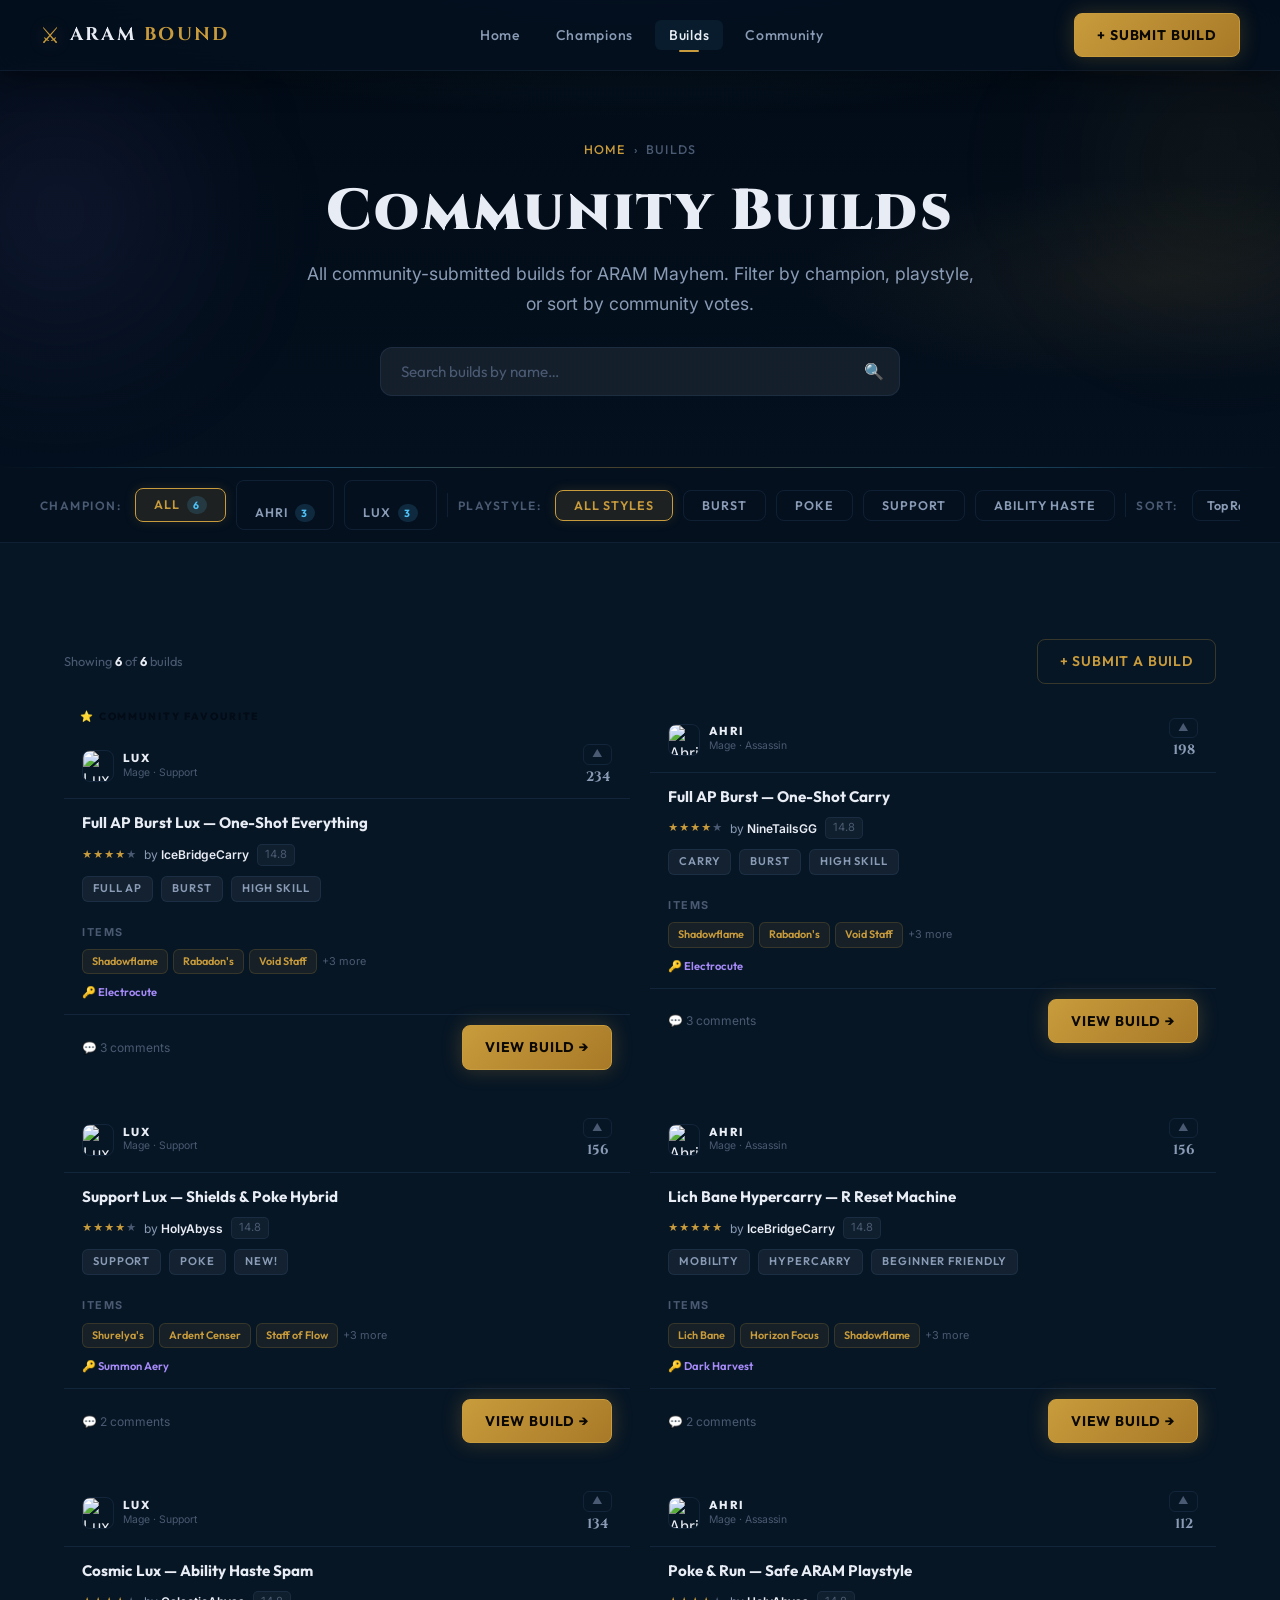
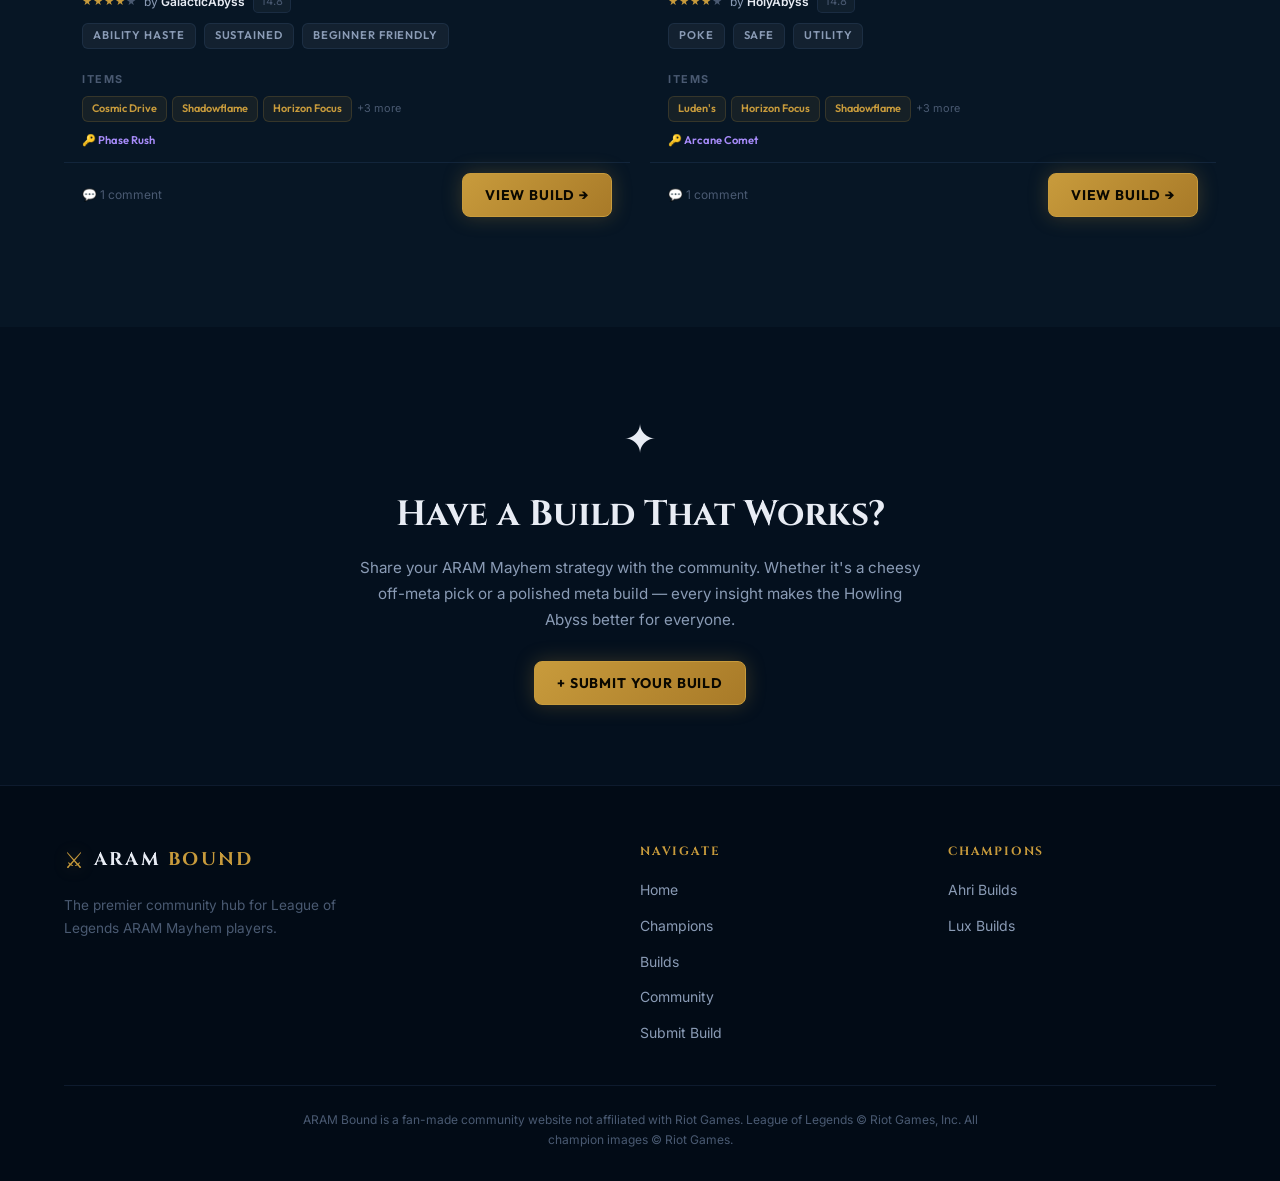
==== builds.html @ df6c91ea "Builds pages Created builds page" ====
<!DOCTYPE html>
<html lang="en">
<head>
  <meta charset="UTF-8" />
  <meta name="viewport" content="width=device-width, initial-scale=1.0" />
  <title>Community Builds — ARAM Bound | ARAM Mayhem Build Browser</title>
  <meta name="description" content="Browse all community-submitted ARAM Mayhem builds for Ahri and Lux on ARAM Bound. Sort by top rated, newest, or most discussed." />
  <link rel="stylesheet" href="css/style.css" />
</head>
<body>

  <!-- ===================================================
       NAVIGATION
  ==================================================== -->
  <nav class="navbar scrolled" id="navbar">
    <div class="nav-container">
      <a href="index.html" class="nav-logo" id="nav-logo">
        <span class="logo-icon">⚔</span>
        <span class="logo-text">ARAM <span class="logo-accent">BOUND</span></span>
      </a>
      <ul class="nav-links" id="navLinks">
        <li><a href="index.html"     class="nav-link"        id="nav-home">Home</a></li>
        <li><a href="champions.html" class="nav-link"        id="nav-champions">Champions</a></li>
        <li><a href="builds.html"    class="nav-link active" id="nav-builds">Builds</a></li>
        <li><a href="community.html" class="nav-link"        id="nav-community">Community</a></li>
      </ul>
      <div class="nav-actions">
        <a href="create.html" class="btn btn-primary" id="nav-submit-btn">+ Submit Build</a>
        <button class="hamburger" id="hamburger" aria-label="Toggle navigation menu">
          <span></span><span></span><span></span>
        </button>
      </div>
    </div>
  </nav>

  <!-- ===================================================
       PAGE HERO + LIVE SEARCH
  ==================================================== -->
  <header class="page-hero" id="page-hero">
    <div class="page-hero-ornament page-hero-ornament--left"></div>
    <div class="page-hero-ornament page-hero-ornament--right"></div>
    <div class="page-hero-content">
      <nav class="page-breadcrumb" aria-label="Breadcrumb">
        <a href="index.html">Home</a>
        <span class="page-breadcrumb-sep">›</span>
        <span>Builds</span>
      </nav>
      <h1 class="page-hero-title">Community Builds</h1>
      <p class="page-hero-sub">
        All community-submitted builds for ARAM Mayhem. Filter by champion,
        playstyle, or sort by community votes.
      </p>

      <!-- Live search -->
      <div class="hero-search-wrap">
        <input
          type="search"
          class="hero-search-input"
          id="buildSearch"
          placeholder="Search builds by name…"
          autocomplete="off"
          aria-label="Search builds"
        />
        <span class="hero-search-icon" aria-hidden="true">🔍</span>
      </div>
    </div>
  </header>

  <!-- ===================================================
       STICKY FILTER + SORT BAR
  ==================================================== -->
  <div class="builds-control-bar" id="buildsControlBar">
    <div class="builds-control-inner" id="buildsControlInner">

      <!-- Champion filter -->
      <span class="filter-label">Champion:</span>
      <button class="filter-btn active" data-champ="all"  id="champ-all">All <span class="filter-count">6</span></button>
      <button class="filter-btn"        data-champ="ahri" id="champ-ahri">
        <img src="https://ddragon.leagueoflegends.com/cdn/14.8.1/img/champion/Ahri.png"
             alt="" style="width:16px;height:16px;border-radius:4px;margin-right:4px;vertical-align:middle;border:none;" />
        Ahri <span class="filter-count">3</span>
      </button>
      <button class="filter-btn"        data-champ="lux"  id="champ-lux">
        <img src="https://ddragon.leagueoflegends.com/cdn/14.8.1/img/champion/Lux.png"
             alt="" style="width:16px;height:16px;border-radius:4px;margin-right:4px;vertical-align:middle;border:none;" />
        Lux <span class="filter-count">3</span>
      </button>

      <div class="control-divider"></div>

      <!-- Playstyle tag filter -->
      <span class="filter-label">Playstyle:</span>
      <button class="filter-btn active" data-tag="all"          id="tag-all">All Styles</button>
      <button class="filter-btn"        data-tag="burst"        id="tag-burst">Burst</button>
      <button class="filter-btn"        data-tag="poke"         id="tag-poke">Poke</button>
      <button class="filter-btn"        data-tag="support"      id="tag-support">Support</button>
      <button class="filter-btn"        data-tag="ability-haste" id="tag-haste">Ability Haste</button>

      <div class="control-divider"></div>

      <!-- Sort -->
      <span class="filter-label">Sort:</span>
      <select class="sort-select" id="sortSelect" aria-label="Sort builds">
        <option value="votes">Top Rated</option>
        <option value="rating">Highest Rated ★</option>
        <option value="comments">Most Comments</option>
      </select>

    </div>
  </div>

  <!-- ===================================================
       BUILDS MAIN CONTENT
  ==================================================== -->
  <section class="section" id="builds-section" style="background:var(--bg-surface);">
    <div class="container">

      <!-- Results count -->
      <div class="builds-results-bar">
        <p class="builds-results-count" id="resultsCount">
          Showing <strong id="countVisible">6</strong> of <strong>6</strong> builds
        </p>
        <a href="create.html" class="btn btn-outline btn-sm" id="results-submit-link">+ Submit a Build</a>
      </div>

      <!-- Build feed grid -->
      <div class="builds-feed-grid" id="buildsGrid">

        <!-- ── LUX: Full AP Burst (234 votes — FEATURED) ── -->
        <article
          class="build-feed-card featured reveal"
          id="bfc-lux-1"
          data-champion="lux"
          data-tags="full-ap burst high-skill"
          data-votes="234"
          data-rating="4.7"
          data-comments="3"
        >
          <div class="feed-featured-ribbon">⭐ Community Favourite</div>
          <div class="feed-card-top">
            <div class="feed-champ-badge">
              <img src="https://ddragon.leagueoflegends.com/cdn/14.8.1/img/champion/Lux.png"
                   alt="Lux" class="feed-champ-icon" />
              <div>
                <div class="feed-champ-name">Lux</div>
                <div class="feed-champ-roles">Mage · Support</div>
              </div>
            </div>
            <div class="feed-vote">
              <button class="feed-vote-btn" data-build="lux-1" aria-label="Upvote">▲</button>
              <span class="feed-vote-count" id="fv-lux-1">234</span>
            </div>
          </div>
          <div class="feed-card-body">
            <div class="feed-build-title">Full AP Burst Lux — One-Shot Everything</div>
            <div class="feed-meta-row">
              <span class="feed-stars" aria-label="4.7 out of 5">
                <span class="feed-star filled">★</span><span class="feed-star filled">★</span>
                <span class="feed-star filled">★</span><span class="feed-star filled">★</span>
                <span class="feed-star">★</span>
              </span>
              <span class="feed-author">by <strong>IceBridgeCarry</strong></span>
              <span class="feed-patch">14.8</span>
            </div>
            <div class="build-tags">
              <span class="build-tag">Full AP</span>
              <span class="build-tag">Burst</span>
              <span class="build-tag">High Skill</span>
            </div>
            <div>
              <div class="build-section-label">Items</div>
              <div class="feed-items-row">
                <span class="feed-item-chip">Shadowflame</span>
                <span class="feed-item-chip">Rabadon's</span>
                <span class="feed-item-chip">Void Staff</span>
                <span class="feed-item-more">+3 more</span>
              </div>
            </div>
            <div class="feed-keystone">🔑 Electrocute</div>
          </div>
          <div class="feed-card-footer">
            <span class="feed-comments">💬 3 comments</span>
            <a href="champion-detail.html?champion=lux" class="btn btn-primary btn-sm" id="view-lux-1">View Build →</a>
          </div>
        </article>

        <!-- ── AHRI: Full AP Burst (198 votes) ── -->
        <article
          class="build-feed-card reveal"
          id="bfc-ahri-1"
          data-champion="ahri"
          data-tags="carry burst high-skill"
          data-votes="198"
          data-rating="4.2"
          data-comments="3"
        >
          <div class="feed-card-top">
            <div class="feed-champ-badge">
              <img src="https://ddragon.leagueoflegends.com/cdn/14.8.1/img/champion/Ahri.png"
                   alt="Ahri" class="feed-champ-icon" />
              <div>
                <div class="feed-champ-name">Ahri</div>
                <div class="feed-champ-roles">Mage · Assassin</div>
              </div>
            </div>
            <div class="feed-vote">
              <button class="feed-vote-btn" data-build="ahri-1" aria-label="Upvote">▲</button>
              <span class="feed-vote-count" id="fv-ahri-1">198</span>
            </div>
          </div>
          <div class="feed-card-body">
            <div class="feed-build-title">Full AP Burst — One-Shot Carry</div>
            <div class="feed-meta-row">
              <span class="feed-stars" aria-label="4.2 out of 5">
                <span class="feed-star filled">★</span><span class="feed-star filled">★</span>
                <span class="feed-star filled">★</span><span class="feed-star filled">★</span>
                <span class="feed-star">★</span>
              </span>
              <span class="feed-author">by <strong>NineTailsGG</strong></span>
              <span class="feed-patch">14.8</span>
            </div>
            <div class="build-tags">
              <span class="build-tag">Carry</span>
              <span class="build-tag">Burst</span>
              <span class="build-tag">High Skill</span>
            </div>
            <div>
              <div class="build-section-label">Items</div>
              <div class="feed-items-row">
                <span class="feed-item-chip">Shadowflame</span>
                <span class="feed-item-chip">Rabadon's</span>
                <span class="feed-item-chip">Void Staff</span>
                <span class="feed-item-more">+3 more</span>
              </div>
            </div>
            <div class="feed-keystone">🔑 Electrocute</div>
          </div>
          <div class="feed-card-footer">
            <span class="feed-comments">💬 3 comments</span>
            <a href="champion-detail.html?champion=ahri" class="btn btn-primary btn-sm" id="view-ahri-1">View Build →</a>
          </div>
        </article>

        <!-- ── LUX: Support Hybrid (156 votes) ── -->
        <article
          class="build-feed-card reveal"
          id="bfc-lux-2"
          data-champion="lux"
          data-tags="support poke"
          data-votes="156"
          data-rating="4.2"
          data-comments="2"
        >
          <div class="feed-card-top">
            <div class="feed-champ-badge">
              <img src="https://ddragon.leagueoflegends.com/cdn/14.8.1/img/champion/Lux.png"
                   alt="Lux" class="feed-champ-icon" />
              <div>
                <div class="feed-champ-name">Lux</div>
                <div class="feed-champ-roles">Mage · Support</div>
              </div>
            </div>
            <div class="feed-vote">
              <button class="feed-vote-btn" data-build="lux-2" aria-label="Upvote">▲</button>
              <span class="feed-vote-count" id="fv-lux-2">156</span>
            </div>
          </div>
          <div class="feed-card-body">
            <div class="feed-build-title">Support Lux — Shields &amp; Poke Hybrid</div>
            <div class="feed-meta-row">
              <span class="feed-stars" aria-label="4.2 out of 5">
                <span class="feed-star filled">★</span><span class="feed-star filled">★</span>
                <span class="feed-star filled">★</span><span class="feed-star filled">★</span>
                <span class="feed-star">★</span>
              </span>
              <span class="feed-author">by <strong>HolyAbyss</strong></span>
              <span class="feed-patch">14.8</span>
            </div>
            <div class="build-tags">
              <span class="build-tag">Support</span>
              <span class="build-tag">Poke</span>
              <span class="build-tag">New!</span>
            </div>
            <div>
              <div class="build-section-label">Items</div>
              <div class="feed-items-row">
                <span class="feed-item-chip">Shurelya's</span>
                <span class="feed-item-chip">Ardent Censer</span>
                <span class="feed-item-chip">Staff of Flow</span>
                <span class="feed-item-more">+3 more</span>
              </div>
            </div>
            <div class="feed-keystone">🔑 Summon Aery</div>
          </div>
          <div class="feed-card-footer">
            <span class="feed-comments">💬 2 comments</span>
            <a href="champion-detail.html?champion=lux" class="btn btn-primary btn-sm" id="view-lux-2">View Build →</a>
          </div>
        </article>

        <!-- ── AHRI: Lich Bane Hypercarry (156 votes) ── -->
        <article
          class="build-feed-card reveal"
          id="bfc-ahri-2"
          data-champion="ahri"
          data-tags="mobility carry"
          data-votes="156"
          data-rating="4.5"
          data-comments="2"
        >
          <div class="feed-card-top">
            <div class="feed-champ-badge">
              <img src="https://ddragon.leagueoflegends.com/cdn/14.8.1/img/champion/Ahri.png"
                   alt="Ahri" class="feed-champ-icon" />
              <div>
                <div class="feed-champ-name">Ahri</div>
                <div class="feed-champ-roles">Mage · Assassin</div>
              </div>
            </div>
            <div class="feed-vote">
              <button class="feed-vote-btn" data-build="ahri-2" aria-label="Upvote">▲</button>
              <span class="feed-vote-count" id="fv-ahri-2">156</span>
            </div>
          </div>
          <div class="feed-card-body">
            <div class="feed-build-title">Lich Bane Hypercarry — R Reset Machine</div>
            <div class="feed-meta-row">
              <span class="feed-stars" aria-label="4.5 out of 5">
                <span class="feed-star filled">★</span><span class="feed-star filled">★</span>
                <span class="feed-star filled">★</span><span class="feed-star filled">★</span>
                <span class="feed-star filled">★</span>
              </span>
              <span class="feed-author">by <strong>IceBridgeCarry</strong></span>
              <span class="feed-patch">14.8</span>
            </div>
            <div class="build-tags">
              <span class="build-tag">Mobility</span>
              <span class="build-tag">Hypercarry</span>
              <span class="build-tag">Beginner Friendly</span>
            </div>
            <div>
              <div class="build-section-label">Items</div>
              <div class="feed-items-row">
                <span class="feed-item-chip">Lich Bane</span>
                <span class="feed-item-chip">Horizon Focus</span>
                <span class="feed-item-chip">Shadowflame</span>
                <span class="feed-item-more">+3 more</span>
              </div>
            </div>
            <div class="feed-keystone">🔑 Dark Harvest</div>
          </div>
          <div class="feed-card-footer">
            <span class="feed-comments">💬 2 comments</span>
            <a href="champion-detail.html?champion=ahri" class="btn btn-primary btn-sm" id="view-ahri-2">View Build →</a>
          </div>
        </article>

        <!-- ── LUX: Cosmic Ability Haste (134 votes) ── -->
        <article
          class="build-feed-card reveal"
          id="bfc-lux-3"
          data-champion="lux"
          data-tags="ability-haste"
          data-votes="134"
          data-rating="3.9"
          data-comments="1"
        >
          <div class="feed-card-top">
            <div class="feed-champ-badge">
              <img src="https://ddragon.leagueoflegends.com/cdn/14.8.1/img/champion/Lux.png"
                   alt="Lux" class="feed-champ-icon" />
              <div>
                <div class="feed-champ-name">Lux</div>
                <div class="feed-champ-roles">Mage · Support</div>
              </div>
            </div>
            <div class="feed-vote">
              <button class="feed-vote-btn" data-build="lux-3" aria-label="Upvote">▲</button>
              <span class="feed-vote-count" id="fv-lux-3">134</span>
            </div>
          </div>
          <div class="feed-card-body">
            <div class="feed-build-title">Cosmic Lux — Ability Haste Spam</div>
            <div class="feed-meta-row">
              <span class="feed-stars" aria-label="3.9 out of 5">
                <span class="feed-star filled">★</span><span class="feed-star filled">★</span>
                <span class="feed-star filled">★</span><span class="feed-star filled">★</span>
                <span class="feed-star">★</span>
              </span>
              <span class="feed-author">by <strong>GalacticAbyss</strong></span>
              <span class="feed-patch">14.8</span>
            </div>
            <div class="build-tags">
              <span class="build-tag">Ability Haste</span>
              <span class="build-tag">Sustained</span>
              <span class="build-tag">Beginner Friendly</span>
            </div>
            <div>
              <div class="build-section-label">Items</div>
              <div class="feed-items-row">
                <span class="feed-item-chip">Cosmic Drive</span>
                <span class="feed-item-chip">Shadowflame</span>
                <span class="feed-item-chip">Horizon Focus</span>
                <span class="feed-item-more">+3 more</span>
              </div>
            </div>
            <div class="feed-keystone">🔑 Phase Rush</div>
          </div>
          <div class="feed-card-footer">
            <span class="feed-comments">💬 1 comment</span>
            <a href="champion-detail.html?champion=lux" class="btn btn-primary btn-sm" id="view-lux-3">View Build →</a>
          </div>
        </article>

        <!-- ── AHRI: Poke & Run (112 votes) ── -->
        <article
          class="build-feed-card reveal"
          id="bfc-ahri-3"
          data-champion="ahri"
          data-tags="poke"
          data-votes="112"
          data-rating="3.8"
          data-comments="1"
        >
          <div class="feed-card-top">
            <div class="feed-champ-badge">
              <img src="https://ddragon.leagueoflegends.com/cdn/14.8.1/img/champion/Ahri.png"
                   alt="Ahri" class="feed-champ-icon" />
              <div>
                <div class="feed-champ-name">Ahri</div>
                <div class="feed-champ-roles">Mage · Assassin</div>
              </div>
            </div>
            <div class="feed-vote">
              <button class="feed-vote-btn" data-build="ahri-3" aria-label="Upvote">▲</button>
              <span class="feed-vote-count" id="fv-ahri-3">112</span>
            </div>
          </div>
          <div class="feed-card-body">
            <div class="feed-build-title">Poke &amp; Run — Safe ARAM Playstyle</div>
            <div class="feed-meta-row">
              <span class="feed-stars" aria-label="3.8 out of 5">
                <span class="feed-star filled">★</span><span class="feed-star filled">★</span>
                <span class="feed-star filled">★</span><span class="feed-star filled">★</span>
                <span class="feed-star">★</span>
              </span>
              <span class="feed-author">by <strong>HolyAbyss</strong></span>
              <span class="feed-patch">14.8</span>
            </div>
            <div class="build-tags">
              <span class="build-tag">Poke</span>
              <span class="build-tag">Safe</span>
              <span class="build-tag">Utility</span>
            </div>
            <div>
              <div class="build-section-label">Items</div>
              <div class="feed-items-row">
                <span class="feed-item-chip">Luden's</span>
                <span class="feed-item-chip">Horizon Focus</span>
                <span class="feed-item-chip">Shadowflame</span>
                <span class="feed-item-more">+3 more</span>
              </div>
            </div>
            <div class="feed-keystone">🔑 Arcane Comet</div>
          </div>
          <div class="feed-card-footer">
            <span class="feed-comments">💬 1 comment</span>
            <a href="champion-detail.html?champion=ahri" class="btn btn-primary btn-sm" id="view-ahri-3">View Build →</a>
          </div>
        </article>

        <!-- No results message (hidden by default) -->
        <p class="no-builds-msg" id="noBuildsMsg" style="display:none;">
          No builds match your filters. Try a different combination! 🔍
        </p>

      </div><!-- /builds-feed-grid -->
    </div><!-- /container -->
  </section>

  <!-- ===================================================
       SUBMIT YOUR BUILD CTA
  ==================================================== -->
  <section class="submit-cta-section" id="submit-cta">
    <div class="container">
      <div class="submit-cta-inner">
        <div class="submit-cta-icon">✦</div>
        <h2 class="submit-cta-title">Have a Build That Works?</h2>
        <p class="submit-cta-sub">
          Share your ARAM Mayhem strategy with the community.
          Whether it's a cheesy off-meta pick or a polished meta build —
          every insight makes the Howling Abyss better for everyone.
        </p>
        <a href="create.html" class="btn btn-primary" id="cta-submit-btn">+ Submit Your Build</a>
      </div>
    </div>
  </section>

  <!-- ===================================================
       FOOTER
  ==================================================== -->
  <footer class="footer" id="footer">
    <div class="container">
      <div class="footer-grid">
        <div class="footer-brand">
          <a href="index.html" class="nav-logo footer-logo" id="footer-logo">
            <span class="logo-icon">⚔</span>
            <span class="logo-text">ARAM <span class="logo-accent">BOUND</span></span>
          </a>
          <p class="footer-tagline">
            The premier community hub for League of Legends ARAM Mayhem players.
          </p>
        </div>
        <div class="footer-links">
          <h4 class="footer-heading">Navigate</h4>
          <ul>
            <li><a href="index.html">Home</a></li>
            <li><a href="champions.html">Champions</a></li>
            <li><a href="builds.html">Builds</a></li>
            <li><a href="community.html">Community</a></li>
            <li><a href="create.html">Submit Build</a></li>
          </ul>
        </div>
        <div class="footer-links">
          <h4 class="footer-heading">Champions</h4>
          <ul>
            <li><a href="champion-detail.html?champion=ahri">Ahri Builds</a></li>
            <li><a href="champion-detail.html?champion=lux">Lux Builds</a></li>
          </ul>
        </div>
      </div>
      <div class="footer-bottom">
        <p class="footer-disclaimer">
          ARAM Bound is a fan-made community website not affiliated with Riot Games.
          League of Legends © Riot Games, Inc. All champion images © Riot Games.
        </p>
      </div>
    </div>
  </footer>

  <script src="js/main.js"></script>
  <script>
  /* ============================================================
     BUILDS PAGE — Filter, Search & Sort Logic
  ============================================================ */
  'use strict';

  const cards     = Array.from(document.querySelectorAll('.build-feed-card'));
  const noMsg     = document.getElementById('noBuildsMsg');
  const countEl   = document.getElementById('countVisible');

  let activeChamp  = 'all';
  let activeTag    = 'all';
  let searchQuery  = '';
  let sortMode     = 'votes';

  /* ── Apply all active filters + sort ─────────────────── */
  function applyFilters() {
    let visible = 0;

    cards.forEach(card => {
      const champ   = card.getAttribute('data-champion') || '';
      const tags    = card.getAttribute('data-tags')     || '';
      const title   = card.querySelector('.feed-build-title')?.textContent.toLowerCase() || '';

      const champOk  = activeChamp === 'all' || champ === activeChamp;
      const tagOk    = activeTag   === 'all' || tags.includes(activeTag);
      const searchOk = title.includes(searchQuery.toLowerCase().trim());

      const show = champOk && tagOk && searchOk;
      card.classList.toggle('hidden', !show);
      if (show) visible++;
    });

    if (countEl) countEl.textContent = visible;
    if (noMsg)   noMsg.style.display = visible === 0 ? 'block' : 'none';
  }

  /* ── Sort the grid ────────────────────────────────────── */
  function applySort() {
    const grid = document.getElementById('buildsGrid');
    if (!grid) return;
    const sorted = cards.slice().sort((a, b) => {
      const v = key => parseFloat(a.getAttribute('data-' + key)) - parseFloat(b.getAttribute('data-' + key));
      if (sortMode === 'votes')    return parseFloat(b.getAttribute('data-votes'))    - parseFloat(a.getAttribute('data-votes'));
      if (sortMode === 'rating')   return parseFloat(b.getAttribute('data-rating'))   - parseFloat(a.getAttribute('data-rating'));
      if (sortMode === 'comments') return parseFloat(b.getAttribute('data-comments')) - parseFloat(a.getAttribute('data-comments'));
      return 0;
    });
    sorted.forEach(card => grid.appendChild(card)); // re-order in DOM
    // Also move no-results msg to end
    if (noMsg) grid.appendChild(noMsg);
    applyFilters();
  }

  /* ── Champion filter buttons ──────────────────────────── */
  document.querySelectorAll('[data-champ]').forEach(btn => {
    btn.addEventListener('click', () => {
      document.querySelectorAll('[data-champ]').forEach(b => b.classList.remove('active'));
      btn.classList.add('active');
      activeChamp = btn.getAttribute('data-champ');
      applyFilters();
    });
  });

  /* ── Tag filter buttons ───────────────────────────────── */
  document.querySelectorAll('[data-tag]').forEach(btn => {
    btn.addEventListener('click', () => {
      document.querySelectorAll('[data-tag]').forEach(b => b.classList.remove('active'));
      btn.classList.add('active');
      activeTag = btn.getAttribute('data-tag');
      applyFilters();
    });
  });

  /* ── Live search ──────────────────────────────────────── */
  const searchInput = document.getElementById('buildSearch');
  if (searchInput) {
    searchInput.addEventListener('input', () => {
      searchQuery = searchInput.value;
      applyFilters();
    });
  }

  /* ── Sort select ──────────────────────────────────────── */
  const sortSelect = document.getElementById('sortSelect');
  if (sortSelect) {
    sortSelect.addEventListener('change', () => {
      sortMode = sortSelect.value;
      applySort();
    });
  }

  /* ── Upvote buttons ───────────────────────────────────── */
  document.querySelectorAll('.feed-vote-btn').forEach(btn => {
    btn.addEventListener('click', () => {
      const key     = btn.getAttribute('data-build');
      const countEl = document.getElementById('fv-' + key);
      if (!countEl) return;
      const voted = btn.classList.toggle('voted');
      const n     = parseInt(countEl.textContent, 10);
      countEl.textContent = voted ? n + 1 : n - 1;
      // Update card's data-votes for re-sorting
      btn.closest('[data-votes]')?.setAttribute('data-votes', voted ? n + 1 : n - 1);
    });
  });

  </script>
</body>
</html>
---- css/style.css ----
/* ============================================================
   ARAM BOUND — Main Stylesheet
   Theme: ARAM Mayhem | Dark navy + Ice Blue + Gold
   ============================================================ */

/* --- Google Fonts --- */
@import url('https://fonts.googleapis.com/css2?family=Cinzel:wght@400;600;700;900&family=Inter:wght@300;400;500;600;700&family=Outfit:wght@300;400;500;600&display=swap');

/* ============================================================
   DESIGN TOKENS (CSS Custom Properties)
   ============================================================ */
:root {
  /* Backgrounds */
  --bg-deep:     #020b16;
  --bg-base:     #04101e;
  --bg-surface:  #071625;
  --bg-card:     #0a1c30;
  --bg-card-hover: #0d2138;

  /* Accent Colors */
  --gold:        #c89b3c;
  --gold-light:  #e5c472;
  --gold-glow:   rgba(200, 155, 60, 0.25);
  --ice-blue:    #4fc3f7;
  --ice-dim:     rgba(79, 195, 247, 0.12);
  --ice-glow:    rgba(79, 195, 247, 0.3);
  --purple:      #8b6cf0;
  --purple-dim:  rgba(139, 108, 240, 0.15);

  /* Text */
  --text-primary:   #e8ecf4;
  --text-secondary: #8a9bb5;
  --text-muted:     #4a5a72;

  /* Borders */
  --border:          rgba(79, 120, 180, 0.15);
  --border-gold:     rgba(200, 155, 60, 0.25);
  --border-ice:      rgba(79, 195, 247, 0.2);

  /* Transitions */
  --transition-fast: 0.18s ease;
  --transition-med:  0.3s ease;
  --transition-slow: 0.5s ease;

  /* Fonts */
  --font-heading: 'Cinzel', Georgia, serif;
  --font-body:    'Inter', system-ui, sans-serif;
  --font-ui:      'Outfit', system-ui, sans-serif;

  /* Shadows */
  --shadow-card:  0 4px 24px rgba(0, 0, 0, 0.5);
  --shadow-glow-gold: 0 0 24px rgba(200, 155, 60, 0.2);
  --shadow-glow-ice:  0 0 24px rgba(79, 195, 247, 0.2);
}

/* ============================================================
   RESET & BASE
   ============================================================ */
*, *::before, *::after {
  box-sizing: border-box;
  margin: 0;
  padding: 0;
}

html {
  scroll-behavior: smooth;
  font-size: 16px;
}

body {
  font-family: var(--font-body);
  background-color: var(--bg-deep);
  color: var(--text-primary);
  line-height: 1.6;
  overflow-x: hidden;
  -webkit-font-smoothing: antialiased;
}

a {
  color: inherit;
  text-decoration: none;
}

img {
  max-width: 100%;
  display: block;
}

ul {
  list-style: none;
}

button {
  cursor: pointer;
  border: none;
  background: none;
  font-family: inherit;
}

/* ============================================================
   LAYOUT UTILITIES
   ============================================================ */
.container {
  width: 100%;
  max-width: 1200px;
  margin: 0 auto;
  padding: 0 24px;
}

.section {
  padding: 96px 0;
  position: relative;
}

/* ============================================================
   NAVIGATION
   ============================================================ */
.navbar {
  position: fixed;
  top: 0;
  left: 0;
  right: 0;
  z-index: 1000;
  padding: 0 24px;
  height: 70px;
  display: flex;
  align-items: center;
  transition: background var(--transition-med), backdrop-filter var(--transition-med), box-shadow var(--transition-med);
}

.navbar.scrolled {
  background: rgba(4, 16, 30, 0.92);
  backdrop-filter: blur(18px);
  -webkit-backdrop-filter: blur(18px);
  box-shadow: 0 1px 0 var(--border), 0 4px 32px rgba(0, 0, 0, 0.5);
}

.nav-container {
  width: 100%;
  max-width: 1200px;
  margin: 0 auto;
  display: flex;
  align-items: center;
  justify-content: space-between;
  gap: 32px;
}

/* Logo */
.nav-logo {
  display: flex;
  align-items: center;
  gap: 10px;
  flex-shrink: 0;
}

.logo-icon {
  font-size: 1.4rem;
  color: var(--gold);
  filter: drop-shadow(0 0 8px var(--gold-glow));
}

.logo-text {
  font-family: var(--font-heading);
  font-size: 1.15rem;
  font-weight: 700;
  letter-spacing: 0.12em;
  color: var(--text-primary);
  text-transform: uppercase;
}

.logo-accent {
  color: var(--gold);
}

/* Nav Links */
.nav-links {
  display: flex;
  align-items: center;
  gap: 8px;
}

.nav-link {
  font-family: var(--font-ui);
  font-size: 0.875rem;
  font-weight: 500;
  letter-spacing: 0.05em;
  padding: 6px 14px;
  border-radius: 6px;
  color: var(--text-secondary);
  transition: color var(--transition-fast), background var(--transition-fast);
  position: relative;
}

.nav-link:hover,
.nav-link.active {
  color: var(--text-primary);
  background: rgba(79, 195, 247, 0.07);
}

.nav-link.active::after {
  content: '';
  position: absolute;
  bottom: -2px;
  left: 50%;
  transform: translateX(-50%);
  width: 20px;
  height: 2px;
  background: var(--gold);
  border-radius: 2px;
}

/* Nav Actions */
.nav-actions {
  display: flex;
  align-items: center;
  gap: 12px;
}

/* Hamburger */
.hamburger {
  display: none;
  flex-direction: column;
  gap: 5px;
  padding: 6px;
  border-radius: 6px;
  cursor: pointer;
  transition: background var(--transition-fast);
}

.hamburger:hover { background: var(--bg-card); }

.hamburger span {
  display: block;
  width: 22px;
  height: 2px;
  background: var(--text-secondary);
  border-radius: 2px;
  transition: transform var(--transition-med), opacity var(--transition-fast);
}

.hamburger.open span:nth-child(1) { transform: translateY(7px) rotate(45deg); }
.hamburger.open span:nth-child(2) { opacity: 0; }
.hamburger.open span:nth-child(3) { transform: translateY(-7px) rotate(-45deg); }

/* ============================================================
   BUTTONS
   ============================================================ */
.btn {
  display: inline-flex;
  align-items: center;
  justify-content: center;
  gap: 8px;
  font-family: var(--font-ui);
  font-size: 0.875rem;
  font-weight: 600;
  letter-spacing: 0.06em;
  padding: 10px 22px;
  border-radius: 8px;
  border: 1.5px solid transparent;
  cursor: pointer;
  transition: all var(--transition-fast);
  white-space: nowrap;
  text-transform: uppercase;
}

.btn-primary {
  background: linear-gradient(135deg, #c89b3c, #a87a28);
  border-color: #c89b3c;
  color: #0a0800;
  font-weight: 700;
  box-shadow: 0 0 20px rgba(200, 155, 60, 0.25);
}

.btn-primary:hover {
  background: linear-gradient(135deg, #e5c472, #c89b3c);
  box-shadow: 0 0 32px rgba(200, 155, 60, 0.45);
  transform: translateY(-1px);
}

.btn-ghost {
  background: rgba(255,255,255,0.05);
  border-color: rgba(255,255,255,0.15);
  color: var(--text-primary);
}

.btn-ghost:hover {
  background: rgba(79, 195, 247, 0.1);
  border-color: var(--ice-blue);
  color: var(--ice-blue);
  transform: translateY(-1px);
}

.btn-outline {
  background: transparent;
  border-color: var(--border-gold);
  color: var(--gold);
}

.btn-outline:hover {
  background: rgba(200, 155, 60, 0.1);
  border-color: var(--gold);
  box-shadow: var(--shadow-glow-gold);
  transform: translateY(-1px);
}

.btn-large {
  padding: 14px 32px;
  font-size: 0.95rem;
}

/* ============================================================
   SECTION HEADERS
   ============================================================ */
.section-header {
  text-align: center;
  margin-bottom: 56px;
}

.section-tag {
  display: inline-block;
  font-family: var(--font-ui);
  font-size: 0.72rem;
  font-weight: 600;
  letter-spacing: 0.18em;
  text-transform: uppercase;
  color: var(--ice-blue);
  background: var(--ice-dim);
  border: 1px solid var(--border-ice);
  padding: 4px 14px;
  border-radius: 100px;
  margin-bottom: 16px;
}

.section-title {
  font-family: var(--font-heading);
  font-size: clamp(1.8rem, 4vw, 2.6rem);
  font-weight: 700;
  color: var(--text-primary);
  letter-spacing: 0.04em;
  margin-bottom: 12px;
  background: linear-gradient(135deg, #e8ecf4 0%, #8a9bb5 100%);
  -webkit-background-clip: text;
  -webkit-text-fill-color: transparent;
  background-clip: text;
}

.section-sub {
  font-size: 1rem;
  color: var(--text-secondary);
  max-width: 520px;
  margin: 0 auto;
  line-height: 1.7;
}

.section-cta {
  text-align: center;
  margin-top: 48px;
}

/* ============================================================
   HERO SECTION
   ============================================================ */
.hero {
  position: relative;
  min-height: 100vh;
  display: flex;
  align-items: center;
  justify-content: center;
  overflow: hidden;
  padding: 120px 24px 100px;
}

.hero-bg {
  position: absolute;
  inset: 0;
  background:
    radial-gradient(ellipse 80% 60% at 50% -10%, rgba(79, 195, 247, 0.18) 0%, transparent 70%),
    radial-gradient(ellipse 60% 50% at 80% 80%, rgba(139, 108, 240, 0.12) 0%, transparent 60%),
    radial-gradient(ellipse 50% 60% at 10% 40%, rgba(200, 155, 60, 0.08) 0%, transparent 50%),
    linear-gradient(180deg, #020b16 0%, #04101e 50%, #040e1c 100%);
}

/* Snowflake / ice crystal decoration */
.hero-bg::before {
  content: '';
  position: absolute;
  top: 15%;
  left: 50%;
  transform: translateX(-50%);
  width: 600px;
  height: 600px;
  background: radial-gradient(ellipse, rgba(79, 195, 247, 0.06) 0%, transparent 65%);
  pointer-events: none;
}

/* Horizontal divider line */
.hero-bg::after {
  content: '';
  position: absolute;
  bottom: 0;
  left: 0;
  right: 0;
  height: 1px;
  background: linear-gradient(90deg, transparent, rgba(79, 195, 247, 0.3), var(--gold-glow), rgba(79, 195, 247, 0.3), transparent);
}

/* Particle Canvas */
#particles-canvas {
  position: absolute;
  inset: 0;
  pointer-events: none;
  opacity: 0.6;
}

.hero-content {
  position: relative;
  z-index: 2;
  text-align: center;
  max-width: 780px;
  margin: 0 auto;
}

.hero-badge {
  display: inline-flex;
  align-items: center;
  gap: 8px;
  font-family: var(--font-ui);
  font-size: 0.78rem;
  font-weight: 600;
  letter-spacing: 0.15em;
  text-transform: uppercase;
  color: var(--ice-blue);
  background: rgba(79, 195, 247, 0.08);
  border: 1px solid rgba(79, 195, 247, 0.25);
  padding: 6px 18px;
  border-radius: 100px;
  margin-bottom: 28px;
  animation: fadeSlideDown 0.7s ease both;
}

.badge-icon {
  font-size: 0.875rem;
  animation: iceSpin 4s linear infinite;
}

@keyframes iceSpin {
  0%, 100% { transform: rotate(0deg) scale(1); }
  50% { transform: rotate(180deg) scale(1.1); }
}

.hero-title {
  font-family: var(--font-heading);
  font-size: clamp(3rem, 8vw, 5.5rem);
  font-weight: 900;
  line-height: 1.05;
  letter-spacing: 0.02em;
  color: var(--text-primary);
  margin-bottom: 24px;
  animation: fadeSlideDown 0.7s 0.1s ease both;
}

.title-accent {
  background: linear-gradient(135deg, var(--ice-blue) 0%, var(--gold) 60%, var(--gold-light) 100%);
  -webkit-background-clip: text;
  -webkit-text-fill-color: transparent;
  background-clip: text;
  filter: drop-shadow(0 0 20px rgba(200, 155, 60, 0.3));
}

.hero-subtitle {
  font-size: clamp(1rem, 2vw, 1.15rem);
  color: var(--text-secondary);
  max-width: 560px;
  margin: 0 auto 40px;
  line-height: 1.75;
  animation: fadeSlideDown 0.7s 0.2s ease both;
}

.hero-cta {
  display: flex;
  align-items: center;
  justify-content: center;
  gap: 16px;
  flex-wrap: wrap;
  margin-bottom: 64px;
  animation: fadeSlideDown 0.7s 0.3s ease both;
}

/* Hero Stats */
.hero-stats {
  display: flex;
  align-items: center;
  justify-content: center;
  gap: 0;
  background: rgba(255,255,255,0.03);
  border: 1px solid var(--border);
  border-radius: 16px;
  padding: 24px 40px;
  backdrop-filter: blur(12px);
  animation: fadeSlideDown 0.7s 0.4s ease both;
}

.stat {
  text-align: center;
  padding: 0 32px;
}

.stat-number {
  display: block;
  font-family: var(--font-heading);
  font-size: 2rem;
  font-weight: 700;
  color: var(--gold);
  line-height: 1;
  margin-bottom: 6px;
  letter-spacing: -0.02em;
}

.stat-label {
  font-size: 0.78rem;
  font-weight: 500;
  letter-spacing: 0.1em;
  text-transform: uppercase;
  color: var(--text-muted);
}

.stat-divider {
  width: 1px;
  height: 48px;
  background: var(--border);
  flex-shrink: 0;
}

/* Scroll indicator */
.hero-scroll-indicator {
  position: absolute;
  bottom: 32px;
  left: 50%;
  transform: translateX(-50%);
  display: flex;
  flex-direction: column;
  align-items: center;
  gap: 8px;
  z-index: 2;
  animation: fadeIn 1s 1s ease both;
}

.hero-scroll-indicator span {
  font-size: 0.72rem;
  font-weight: 500;
  letter-spacing: 0.12em;
  text-transform: uppercase;
  color: var(--text-muted);
}

.scroll-arrow {
  width: 20px;
  height: 20px;
  border-right: 2px solid var(--text-muted);
  border-bottom: 2px solid var(--text-muted);
  transform: rotate(45deg);
  animation: scrollBounce 1.5s ease infinite;
}

@keyframes scrollBounce {
  0%, 100% { transform: rotate(45deg) translateY(0); opacity: 0.5; }
  50% { transform: rotate(45deg) translateY(5px); opacity: 1; }
}

/* ============================================================
   CHAMPION CARDS
   ============================================================ */
.champions-section {
  background: linear-gradient(180deg, var(--bg-base) 0%, var(--bg-surface) 100%);
}

.champions-grid {
  display: grid;
  grid-template-columns: repeat(auto-fit, minmax(320px, 1fr));
  gap: 28px;
  max-width: 800px;
  margin: 0 auto;
}

.champion-card {
  display: flex;
  flex-direction: column;
  background: var(--bg-card);
  border: 1px solid var(--border);
  border-radius: 16px;
  overflow: hidden;
  cursor: pointer;
  transition: transform var(--transition-med), box-shadow var(--transition-med), border-color var(--transition-med);
  position: relative;
}

.champion-card:hover {
  transform: translateY(-6px);
  box-shadow: var(--shadow-card), var(--shadow-glow-gold);
  border-color: var(--border-gold);
}

.champion-card:hover .champion-card-glow {
  opacity: 1;
}

.champion-card:hover .champion-card-image img {
  transform: scale(1.06);
}

/* Card Image */
.champion-card-image {
  position: relative;
  height: 300px;
  overflow: hidden;
}

.champion-card-image img {
  width: 100%;
  height: 100%;
  object-fit: cover;
  object-position: top center;
  transition: transform 0.5s ease;
}

.champion-card-image::after {
  content: '';
  position: absolute;
  bottom: 0;
  left: 0;
  right: 0;
  height: 120px;
  background: linear-gradient(to top, var(--bg-card), transparent);
}

.champion-card-glow {
  position: absolute;
  inset: 0;
  background: linear-gradient(135deg, rgba(200,155,60,0.12), rgba(79,195,247,0.08));
  opacity: 0;
  transition: opacity var(--transition-med);
  pointer-events: none;
}

/* Card Body */
.champion-card-body {
  padding: 20px 24px 16px;
  flex: 1;
}

.champion-role-tags {
  display: flex;
  gap: 8px;
  margin-bottom: 10px;
  flex-wrap: wrap;
}

.role-tag {
  font-family: var(--font-ui);
  font-size: 0.68rem;
  font-weight: 600;
  letter-spacing: 0.1em;
  text-transform: uppercase;
  padding: 3px 10px;
  border-radius: 100px;
  border: 1px solid;
}

.role-mage {
  color: #9b7ff0;
  background: rgba(155, 127, 240, 0.12);
  border-color: rgba(155, 127, 240, 0.3);
}

.role-assassin {
  color: #f07070;
  background: rgba(240, 112, 112, 0.1);
  border-color: rgba(240, 112, 112, 0.25);
}

.role-support {
  color: var(--ice-blue);
  background: var(--ice-dim);
  border-color: var(--border-ice);
}

.champion-name {
  font-family: var(--font-heading);
  font-size: 1.6rem;
  font-weight: 700;
  letter-spacing: 0.04em;
  color: var(--text-primary);
  margin-bottom: 2px;
}

.champion-title {
  font-size: 0.8rem;
  color: var(--text-muted);
  font-style: italic;
  margin-bottom: 14px;
}

.champion-meta {
  display: flex;
  gap: 16px;
  margin-bottom: 18px;
}

.meta-item {
  display: flex;
  align-items: center;
  gap: 6px;
  font-size: 0.8rem;
  color: var(--text-secondary);
}

.meta-item svg {
  color: var(--gold);
  flex-shrink: 0;
}

/* Win Rate Bar */
.win-rate-bar { width: 100%; }

.win-rate-label {
  display: flex;
  justify-content: space-between;
  align-items: center;
  margin-bottom: 8px;
  font-size: 0.78rem;
  color: var(--text-secondary);
}

.win-rate-value {
  font-weight: 700;
  font-family: var(--font-heading);
  font-size: 0.9rem;
}

.win-rate-value.good     { color: #4fc3f7; }
.win-rate-value.excellent { color: #7bc67e; }

.progress-bar {
  height: 5px;
  background: rgba(255,255,255,0.06);
  border-radius: 100px;
  overflow: hidden;
}

.progress-fill {
  height: 100%;
  background: linear-gradient(90deg, #4fc3f7, #7bc6ff);
  border-radius: 100px;
  width: 0;
  transition: width 1.2s cubic-bezier(0.4, 0, 0.2, 1);
}

.progress-fill--lux {
  background: linear-gradient(90deg, #c89b3c, #e5c472);
}

/* Card Footer */
.champion-card-footer {
  padding: 14px 24px;
  border-top: 1px solid var(--border);
  display: flex;
  justify-content: flex-end;
}

.view-builds {
  font-family: var(--font-ui);
  font-size: 0.8rem;
  font-weight: 600;
  color: var(--gold);
  letter-spacing: 0.05em;
  transition: letter-spacing var(--transition-fast), color var(--transition-fast);
}

.champion-card:hover .view-builds {
  letter-spacing: 0.1em;
  color: var(--gold-light);
}

/* ============================================================
   BUILDS SECTION
   ============================================================ */
.builds-section {
  background: var(--bg-base);
}

.builds-grid {
  display: grid;
  grid-template-columns: 1fr;
  gap: 20px;
  max-width: 860px;
  margin: 0 auto;
}

.build-card {
  background: var(--bg-card);
  border: 1px solid var(--border);
  border-radius: 14px;
  padding: 24px;
  transition: transform var(--transition-fast), border-color var(--transition-fast), box-shadow var(--transition-fast);
}

.build-card:hover {
  transform: translateY(-3px);
  border-color: var(--border-gold);
  box-shadow: var(--shadow-card);
}

.build-card-header {
  display: flex;
  align-items: flex-start;
  gap: 16px;
  margin-bottom: 16px;
}

.build-champion-icon {
  width: 52px;
  height: 52px;
  border-radius: 10px;
  border: 2px solid var(--border-gold);
  object-fit: cover;
  flex-shrink: 0;
}

.build-info {
  flex: 1;
  min-width: 0;
}

.build-title {
  font-family: var(--font-ui);
  font-size: 1rem;
  font-weight: 600;
  color: var(--text-primary);
  margin-bottom: 6px;
  line-height: 1.4;
}

.build-meta {
  display: flex;
  align-items: center;
  gap: 12px;
  flex-wrap: wrap;
}

.build-author {
  font-size: 0.8rem;
  color: var(--text-secondary);
}

.build-author strong {
  color: var(--ice-blue);
}

.build-patch {
  font-size: 0.72rem;
  color: var(--text-muted);
  background: rgba(255,255,255,0.05);
  padding: 2px 8px;
  border-radius: 4px;
  font-family: var(--font-ui);
  font-weight: 500;
  letter-spacing: 0.05em;
}

/* Upvote */
.build-upvote {
  display: flex;
  flex-direction: column;
  align-items: center;
  gap: 4px;
  flex-shrink: 0;
}

.upvote-btn {
  width: 36px;
  height: 36px;
  border-radius: 8px;
  border: 1.5px solid var(--border);
  background: transparent;
  color: var(--text-muted);
  display: flex;
  align-items: center;
  justify-content: center;
  cursor: pointer;
  transition: all var(--transition-fast);
}

.upvote-btn:hover {
  border-color: var(--gold);
  color: var(--gold);
  background: var(--gold-glow);
}

.upvote-btn.voted {
  border-color: var(--gold);
  color: var(--gold);
  background: rgba(200, 155, 60, 0.15);
}

.upvote-btn svg {
  pointer-events: none;
}

.upvote-count {
  font-family: var(--font-heading);
  font-size: 0.85rem;
  font-weight: 700;
  color: var(--text-secondary);
  transition: color var(--transition-fast);
}

.build-upvote:has(.upvote-btn.voted) .upvote-count {
  color: var(--gold);
}

/* Build Tags */
.build-tags {
  display: flex;
  gap: 8px;
  flex-wrap: wrap;
  margin-bottom: 12px;
}

.build-tag {
  font-family: var(--font-ui);
  font-size: 0.7rem;
  font-weight: 600;
  letter-spacing: 0.08em;
  text-transform: uppercase;
  padding: 3px 10px;
  border-radius: 6px;
  background: rgba(255,255,255,0.05);
  color: var(--text-secondary);
  border: 1px solid var(--border);
}

.tag-new {
  background: rgba(123, 198, 126, 0.12);
  color: #7bc67e;
  border-color: rgba(123, 198, 126, 0.25);
}

/* Build Description */
.build-description {
  font-size: 0.875rem;
  color: var(--text-secondary);
  line-height: 1.65;
  margin-bottom: 18px;
}

/* Build Footer */
.build-footer {
  display: flex;
  align-items: center;
  justify-content: space-between;
  gap: 16px;
  flex-wrap: wrap;
}

.build-items {
  display: flex;
  align-items: center;
  gap: 8px;
  flex-wrap: wrap;
}

.item-badge {
  font-size: 0.72rem;
  font-weight: 600;
  padding: 4px 10px;
  border-radius: 6px;
  background: rgba(200, 155, 60, 0.1);
  color: var(--gold);
  border: 1px solid rgba(200, 155, 60, 0.2);
  font-family: var(--font-ui);
}

.item-more {
  font-size: 0.72rem;
  color: var(--text-muted);
  font-weight: 600;
}

.build-stats-mini {
  display: flex;
  gap: 12px;
  align-items: center;
}

.comment-count {
  font-size: 0.8rem;
  color: var(--text-muted);
}

/* ============================================================
   DISCUSSIONS SECTION
   ============================================================ */
.discussions-section {
  background: var(--bg-surface);
}

.discussions-list {
  display: flex;
  flex-direction: column;
  gap: 2px;
  max-width: 760px;
  margin: 0 auto;
  border: 1px solid var(--border);
  border-radius: 16px;
  overflow: hidden;
}

.discussion-item {
  display: flex;
  align-items: center;
  gap: 16px;
  padding: 20px 24px;
  background: var(--bg-card);
  border-bottom: 1px solid var(--border);
  cursor: pointer;
  transition: background var(--transition-fast), padding-left var(--transition-fast);
}

.discussion-item:last-child {
  border-bottom: none;
}

.discussion-item:hover {
  background: var(--bg-card-hover);
  padding-left: 30px;
}

.discussion-icon {
  font-size: 1.3rem;
  width: 40px;
  height: 40px;
  display: flex;
  align-items: center;
  justify-content: center;
  background: rgba(255,255,255,0.04);
  border-radius: 10px;
  flex-shrink: 0;
  border: 1px solid var(--border);
}

.discussion-content {
  flex: 1;
  min-width: 0;
}

.discussion-title {
  font-family: var(--font-ui);
  font-size: 0.95rem;
  font-weight: 500;
  color: var(--text-primary);
  margin-bottom: 6px;
  line-height: 1.4;
}

.discussion-item:hover .discussion-title {
  color: var(--ice-blue);
}

.discussion-meta {
  display: flex;
  align-items: center;
  gap: 12px;
  flex-wrap: wrap;
}

.disc-author {
  font-size: 0.78rem;
  color: var(--gold);
  font-weight: 500;
}

.disc-time {
  font-size: 0.75rem;
  color: var(--text-muted);
}

.disc-replies {
  font-size: 0.75rem;
  color: var(--ice-blue);
  font-weight: 600;
}

.discussion-arrow {
  font-size: 1.1rem;
  color: var(--text-muted);
  transition: transform var(--transition-fast), color var(--transition-fast);
  flex-shrink: 0;
}

.discussion-item:hover .discussion-arrow {
  transform: translateX(4px);
  color: var(--gold);
}

/* ============================================================
   CTA BANNER
   ============================================================ */
.cta-banner {
  position: relative;
  overflow: hidden;
  padding: 80px 24px;
  background: linear-gradient(135deg,
    rgba(200, 155, 60, 0.08) 0%,
    rgba(4, 16, 30, 0) 40%,
    rgba(79, 195, 247, 0.06) 100%
  ), var(--bg-surface);
  border-top: 1px solid var(--border-gold);
  border-bottom: 1px solid var(--border-ice);
}

.cta-banner .container {
  position: relative;
  z-index: 2;
  display: flex;
  align-items: center;
  justify-content: center;
}

.cta-content {
  text-align: center;
  max-width: 560px;
}

.cta-title {
  font-family: var(--font-heading);
  font-size: clamp(1.8rem, 4vw, 2.4rem);
  font-weight: 700;
  letter-spacing: 0.04em;
  color: var(--text-primary);
  margin-bottom: 16px;
}

.cta-sub {
  font-size: 1rem;
  color: var(--text-secondary);
  margin-bottom: 32px;
  line-height: 1.7;
}

/* Decorative orbs */
.cta-decoration {
  position: absolute;
  inset: 0;
  pointer-events: none;
}

.cta-orb {
  position: absolute;
  border-radius: 50%;
  filter: blur(60px);
}

.cta-orb--1 {
  width: 300px;
  height: 300px;
  background: rgba(200, 155, 60, 0.08);
  top: -100px;
  left: -80px;
}

.cta-orb--2 {
  width: 280px;
  height: 280px;
  background: rgba(79, 195, 247, 0.06);
  bottom: -80px;
  right: -60px;
}

/* ============================================================
   FOOTER
   ============================================================ */
.footer {
  background: var(--bg-deep);
  padding: 56px 24px 32px;
  border-top: 1px solid var(--border);
}

.footer-grid {
  display: grid;
  grid-template-columns: 2fr 1fr 1fr;
  gap: 40px;
  margin-bottom: 40px;
}

.footer-brand {
  max-width: 280px;
}

.footer-logo {
  margin-bottom: 16px;
}

.footer-tagline {
  font-size: 0.85rem;
  color: var(--text-muted);
  line-height: 1.7;
}

.footer-heading {
  font-family: var(--font-heading);
  font-size: 0.75rem;
  font-weight: 700;
  letter-spacing: 0.15em;
  text-transform: uppercase;
  color: var(--gold);
  margin-bottom: 16px;
}

.footer-links ul {
  display: flex;
  flex-direction: column;
  gap: 10px;
}

.footer-links a {
  font-size: 0.875rem;
  color: var(--text-secondary);
  transition: color var(--transition-fast), padding-left var(--transition-fast);
}

.footer-links a:hover {
  color: var(--text-primary);
  padding-left: 4px;
}

.footer-bottom {
  border-top: 1px solid var(--border);
  padding-top: 24px;
}

.footer-disclaimer {
  font-size: 0.75rem;
  color: var(--text-muted);
  line-height: 1.6;
  text-align: center;
  max-width: 700px;
  margin: 0 auto;
}

/* ============================================================
   ANIMATIONS
   ============================================================ */
@keyframes fadeSlideDown {
  from {
    opacity: 0;
    transform: translateY(-16px);
  }
  to {
    opacity: 1;
    transform: translateY(0);
  }
}

@keyframes fadeIn {
  from { opacity: 0; }
  to   { opacity: 1; }
}

@keyframes float {
  0%, 100% { transform: translateY(0); }
  50%       { transform: translateY(-8px); }
}

/* Scroll Reveal */
.reveal {
  opacity: 0;
  transform: translateY(24px);
  transition: opacity 0.65s ease, transform 0.65s ease;
}

.reveal.visible {
  opacity: 1;
  transform: translateY(0);
}

/* ============================================================
   RESPONSIVE — MOBILE
   ============================================================ */
@media (max-width: 768px) {
  /* Nav */
  .nav-links {
    display: none;
    position: fixed;
    top: 70px;
    left: 0;
    right: 0;
    background: rgba(4, 16, 30, 0.98);
    backdrop-filter: blur(20px);
    flex-direction: column;
    padding: 24px;
    gap: 8px;
    border-bottom: 1px solid var(--border);
    z-index: 999;
  }

  .nav-links.open {
    display: flex;
    animation: fadeSlideDown 0.25s ease;
  }

  .nav-link {
    width: 100%;
    padding: 12px 16px;
    font-size: 1rem;
  }

  .hamburger {
    display: flex;
  }

  /* Hero */
  .hero-stats {
    flex-direction: column;
    gap: 0;
    padding: 20px 24px;
  }

  .stat {
    padding: 16px 0;
    border-bottom: 1px solid var(--border);
    width: 100%;
  }

  .stat:last-child {
    border-bottom: none;
  }

  .stat-divider { display: none; }

  .hero-cta {
    flex-direction: column;
    align-items: center;
  }

  .hero-cta .btn {
    width: 100%;
    max-width: 280px;
  }

  /* Sections */
  .section { padding: 64px 0; }

  /* Champions grid */
  .champions-grid {
    grid-template-columns: 1fr;
    max-width: 420px;
  }

  /* Footer grid */
  .footer-grid {
    grid-template-columns: 1fr;
    gap: 32px;
  }

  .footer-brand { max-width: 100%; }

  /* Build cards */
  .build-footer {
    flex-direction: column;
    align-items: flex-start;
  }
}

@media (max-width: 480px) {
  .hero-title { font-size: 2.5rem; }
  .build-card-header { flex-wrap: wrap; }
  .build-upvote {
    flex-direction: row;
    margin-left: auto;
  }
}

/* ============================================================
   PAGE HERO — Reusable slim page header (non-homepage pages)
   ============================================================ */
.page-hero {
  position: relative;
  padding: 140px 24px 72px;
  overflow: hidden;
  background:
    radial-gradient(ellipse 80% 70% at 50% -20%, rgba(79, 195, 247, 0.15) 0%, transparent 65%),
    radial-gradient(ellipse 50% 40% at 90% 60%, rgba(200, 155, 60, 0.08) 0%, transparent 55%),
    linear-gradient(180deg, #020b16 0%, #04101e 100%);
}

.page-hero::after {
  content: '';
  position: absolute;
  bottom: 0;
  left: 0;
  right: 0;
  height: 1px;
  background: linear-gradient(90deg,
    transparent,
    rgba(79, 195, 247, 0.35),
    rgba(200, 155, 60, 0.35),
    rgba(79, 195, 247, 0.35),
    transparent);
}

.page-hero-content {
  position: relative;
  z-index: 2;
  text-align: center;
  max-width: 680px;
  margin: 0 auto;
}

.page-breadcrumb {
  display: flex;
  align-items: center;
  justify-content: center;
  gap: 8px;
  font-family: var(--font-ui);
  font-size: 0.78rem;
  font-weight: 500;
  letter-spacing: 0.1em;
  text-transform: uppercase;
  color: var(--text-muted);
  margin-bottom: 20px;
}

.page-breadcrumb a {
  color: var(--gold);
  transition: color var(--transition-fast);
}

.page-breadcrumb a:hover { color: var(--gold-light); }

.page-breadcrumb-sep { color: var(--text-muted); }

.page-hero-title {
  font-family: var(--font-heading);
  font-size: clamp(2.2rem, 5vw, 3.6rem);
  font-weight: 900;
  letter-spacing: 0.04em;
  color: var(--text-primary);
  margin-bottom: 16px;
  line-height: 1.1;
}

.page-hero-sub {
  font-size: clamp(0.95rem, 1.5vw, 1.1rem);
  color: var(--text-secondary);
  line-height: 1.7;
}

/* Decorative corner ornaments */
.page-hero-ornament {
  position: absolute;
  width: 240px;
  height: 240px;
  border-radius: 50%;
  filter: blur(80px);
  pointer-events: none;
}

.page-hero-ornament--left {
  background: rgba(139, 108, 240, 0.1);
  top: 20%;
  left: -60px;
}

.page-hero-ornament--right {
  background: rgba(200, 155, 60, 0.08);
  top: 10%;
  right: -60px;
}

/* ============================================================
   FILTER BAR — Role/type filters for champions page
   ============================================================ */
.filter-bar-wrapper {
  background: var(--bg-base);
  border-bottom: 1px solid var(--border);
  padding: 0 24px;
  position: sticky;
  top: 70px;
  z-index: 100;
}

.filter-bar {
  max-width: 1200px;
  margin: 0 auto;
  display: flex;
  align-items: center;
  gap: 8px;
  padding: 14px 0;
  overflow-x: auto;
  scrollbar-width: none;
}

.filter-bar::-webkit-scrollbar { display: none; }

.filter-label {
  font-family: var(--font-ui);
  font-size: 0.75rem;
  font-weight: 600;
  letter-spacing: 0.12em;
  text-transform: uppercase;
  color: var(--text-muted);
  white-space: nowrap;
  margin-right: 4px;
}

.filter-btn {
  font-family: var(--font-ui);
  font-size: 0.78rem;
  font-weight: 600;
  letter-spacing: 0.08em;
  text-transform: uppercase;
  padding: 7px 18px;
  border-radius: 8px;
  border: 1.5px solid var(--border);
  background: transparent;
  color: var(--text-secondary);
  cursor: pointer;
  white-space: nowrap;
  transition: all var(--transition-fast);
}

.filter-btn:hover {
  border-color: var(--border-gold);
  color: var(--text-primary);
  background: rgba(200, 155, 60, 0.06);
}

.filter-btn.active {
  border-color: var(--gold);
  background: rgba(200, 155, 60, 0.12);
  color: var(--gold);
  box-shadow: 0 0 12px rgba(200, 155, 60, 0.15);
}

.filter-count {
  display: inline-flex;
  align-items: center;
  justify-content: center;
  min-width: 20px;
  height: 18px;
  font-size: 0.65rem;
  font-weight: 700;
  padding: 0 5px;
  border-radius: 100px;
  background: rgba(79, 195, 247, 0.15);
  color: var(--ice-blue);
  margin-left: 4px;
}

/* ============================================================
   CHAMPIONS FULL PAGE — Large horizontal champion cards
   ============================================================ */
.champions-page-section {
  background: var(--bg-surface);
  padding: 64px 0;
}

.champions-full-grid {
  display: flex;
  flex-direction: column;
  gap: 32px;
  max-width: 1000px;
  margin: 0 auto;
}

/* Champion full card */
.champion-full-card {
  position: relative;
  border-radius: 20px;
  overflow: hidden;
  border: 1px solid var(--border);
  background: var(--bg-card);
  display: grid;
  grid-template-columns: 280px 1fr;
  min-height: 320px;
  cursor: pointer;
  transition: transform var(--transition-med),
              box-shadow var(--transition-med),
              border-color var(--transition-med);
}

.champion-full-card:hover {
  transform: translateY(-4px);
  border-color: var(--border-gold);
  box-shadow: var(--shadow-card), var(--shadow-glow-gold);
}

/* Splash art panel (left column) */
.champ-splash-panel {
  position: relative;
  overflow: hidden;
}

.champ-splash-panel img {
  width: 100%;
  height: 100%;
  object-fit: cover;
  object-position: top center;
  transition: transform 0.6s ease;
}

.champion-full-card:hover .champ-splash-panel img {
  transform: scale(1.05);
}

/* Gradient overlay merging image into card body */
.champ-splash-panel::after {
  content: '';
  position: absolute;
  inset: 0;
  background: linear-gradient(
    to right,
    transparent 50%,
    var(--bg-card) 100%
  );
}

/* Accent stripe on the left edge */
.champ-splash-panel::before {
  content: '';
  position: absolute;
  top: 0;
  left: 0;
  width: 3px;
  height: 100%;
  background: linear-gradient(180deg, var(--gold), var(--ice-blue));
  z-index: 2;
}

/* Right content panel */
.champ-info-panel {
  padding: 32px 36px;
  display: flex;
  flex-direction: column;
  justify-content: space-between;
  gap: 20px;
}

/* Header row */
.champ-info-header {
  display: flex;
  align-items: flex-start;
  justify-content: space-between;
  gap: 16px;
}

/* .champ-name-block is a grouping wrapper, no extra styles needed */

.champ-full-name {
  font-family: var(--font-heading);
  font-size: 2rem;
  font-weight: 900;
  letter-spacing: 0.04em;
  color: var(--text-primary);
  margin-bottom: 4px;
  line-height: 1;
}

.champ-full-title {
  font-size: 0.85rem;
  color: var(--text-muted);
  font-style: italic;
  margin-bottom: 12px;
}

.champ-aram-badge {
  display: inline-flex;
  align-items: center;
  gap: 6px;
  font-family: var(--font-ui);
  font-size: 0.7rem;
  font-weight: 700;
  letter-spacing: 0.12em;
  text-transform: uppercase;
  padding: 4px 12px;
  border-radius: 6px;
  background: rgba(200, 155, 60, 0.12);
  border: 1px solid var(--border-gold);
  color: var(--gold);
}

/* ARAM stats grid */
.champ-stats-grid {
  display: grid;
  grid-template-columns: repeat(3, 1fr);
  gap: 12px;
}

.champ-stat-item {
  background: rgba(255, 255, 255, 0.03);
  border: 1px solid var(--border);
  border-radius: 10px;
  padding: 12px 14px;
  transition: border-color var(--transition-fast), background var(--transition-fast);
}

.champion-full-card:hover .champ-stat-item {
  background: rgba(255, 255, 255, 0.05);
  border-color: rgba(79, 120, 180, 0.25);
}

.champ-stat-label {
  font-size: 0.68rem;
  font-weight: 600;
  letter-spacing: 0.12em;
  text-transform: uppercase;
  color: var(--text-muted);
  margin-bottom: 5px;
}

.champ-stat-value {
  font-family: var(--font-heading);
  font-size: 1.1rem;
  font-weight: 700;
  color: var(--text-primary);
}

.champ-stat-value.positive { color: #7bc67e; }
.champ-stat-value.negative { color: #f07070; }
.champ-stat-value.neutral  { color: var(--ice-blue); }

/* Difficulty stars */
.difficulty-stars {
  display: flex;
  gap: 3px;
  margin-top: 3px;
}

.difficulty-star {
  font-size: 0.75rem;
  color: var(--text-muted);
  transition: color var(--transition-fast);
}

.difficulty-star.filled { color: var(--gold); }

/* Win rate bar inside full card */
.champ-win-rate {
  margin-top: 4px;
}

.champ-win-rate-header {
  display: flex;
  justify-content: space-between;
  align-items: center;
  margin-bottom: 7px;
  font-size: 0.75rem;
  color: var(--text-secondary);
  font-weight: 500;
}

.champ-win-pct {
  font-family: var(--font-heading);
  font-size: 0.95rem;
  font-weight: 700;
}

/* Lore excerpt */
.champ-lore {
  font-size: 0.875rem;
  color: var(--text-secondary);
  line-height: 1.65;
  font-style: italic;
  border-left: 2px solid var(--border-gold);
  padding-left: 14px;
}

/* Card action row */
.champ-card-actions {
  display: flex;
  align-items: center;
  gap: 12px;
  flex-wrap: wrap;
}

.champ-build-count {
  font-size: 0.8rem;
  color: var(--text-muted);
}

.champ-build-count strong {
  color: var(--ice-blue);
  font-family: var(--font-heading);
}

/* Champion hidden (filtered out) */
.champion-full-card.hidden {
  display: none;
}

/* ============================================================
   COMING SOON — placeholder for future champions
   ============================================================ */
.coming-soon-section {
  background: var(--bg-base);
  padding: 64px 0 96px;
}

.coming-soon-grid {
  display: grid;
  grid-template-columns: repeat(auto-fill, minmax(160px, 1fr));
  gap: 16px;
  max-width: 700px;
  margin: 48px auto 0;
}

.coming-soon-card {
  background: var(--bg-card);
  border: 1px dashed var(--border);
  border-radius: 14px;
  padding: 28px 16px;
  text-align: center;
  transition: border-color var(--transition-fast), background var(--transition-fast);
}

.coming-soon-card:hover {
  border-color: var(--border-gold);
  background: var(--bg-card-hover);
}

.coming-soon-icon {
  font-size: 1.8rem;
  margin-bottom: 10px;
  opacity: 0.4;
}

.coming-soon-label {
  font-family: var(--font-ui);
  font-size: 0.72rem;
  font-weight: 600;
  letter-spacing: 0.12em;
  text-transform: uppercase;
  color: var(--text-muted);
}

/* ============================================================
   RESPONSIVE — Champions Page
   ============================================================ */
@media (max-width: 768px) {
  /* Full card goes vertical on mobile */
  .champion-full-card {
    grid-template-columns: 1fr;
    min-height: auto;
  }

  .champ-splash-panel {
    height: 240px;
  }

  .champ-splash-panel::after {
    background: linear-gradient(
      to bottom,
      transparent 40%,
      var(--bg-card) 100%
    );
  }

  .champ-info-panel {
    padding: 24px;
  }

  .champ-stats-grid {
    grid-template-columns: repeat(2, 1fr);
  }

  .champ-info-header {
    flex-direction: column;
  }

  .filter-bar-wrapper {
    top: 0;
    position: relative;
  }
}

@media (max-width: 480px) {
  .champ-stats-grid {
    grid-template-columns: 1fr 1fr;
  }

  .coming-soon-grid {
    grid-template-columns: repeat(3, 1fr);
  }
}

/* ============================================================
   AUGMENT STAT CELL — clickable stat that opens modal
   ============================================================ */
.champ-stat-item.augment-trigger {
  cursor: pointer;
  position: relative;
  border-color: rgba(192, 132, 252, 0.2);
  background: rgba(192, 132, 252, 0.05);
  transition: border-color var(--transition-fast),
              background   var(--transition-fast),
              transform    var(--transition-fast);
}

.champ-stat-item.augment-trigger:hover {
  border-color: rgba(192, 132, 252, 0.5);
  background: rgba(192, 132, 252, 0.1);
  transform: translateY(-2px);
}

.augment-trigger-name {
  font-family: var(--font-ui);
  font-size: 0.82rem;
  font-weight: 600;
  color: #c084fc;
  line-height: 1.3;
  margin-bottom: 4px;
  white-space: nowrap;
  overflow: hidden;
  text-overflow: ellipsis;
}

.augment-trigger-hint {
  font-size: 0.65rem;
  font-weight: 600;
  letter-spacing: 0.1em;
  text-transform: uppercase;
  color: rgba(192, 132, 252, 0.6);
  display: flex;
  align-items: center;
  gap: 4px;
}

.augment-trigger-hint::after {
  content: '›';
  font-size: 0.9rem;
  transition: transform var(--transition-fast);
}

.champ-stat-item.augment-trigger:hover .augment-trigger-hint::after {
  transform: translateX(3px);
}

/* Prismatic gem icon on the stat label */
.augment-gem-icon {
  display: inline-block;
  width: 8px;
  height: 8px;
  background: linear-gradient(135deg, #d4a0ff, #ff80f0);
  clip-path: polygon(50% 0%, 100% 50%, 50% 100%, 0% 50%);
  margin-right: 5px;
  flex-shrink: 0;
  animation: gemPulse 2.5s ease-in-out infinite;
}

@keyframes gemPulse {
  0%, 100% { opacity: 1; transform: scale(1); }
  50%       { opacity: 0.7; transform: scale(1.15); }
}

/* ============================================================
   AUGMENT MODAL — overlay + dialog
   ============================================================ */
.augment-modal-overlay {
  position: fixed;
  inset: 0;
  z-index: 2000;
  display: flex;
  align-items: center;
  justify-content: center;
  padding: 24px;
  background: rgba(2, 11, 22, 0.85);
  backdrop-filter: blur(10px);
  -webkit-backdrop-filter: blur(10px);
  opacity: 0;
  pointer-events: none;
  transition: opacity var(--transition-med);
}

.augment-modal-overlay.open {
  opacity: 1;
  pointer-events: all;
}

.augment-modal {
  background: var(--bg-card);
  border: 1px solid rgba(192, 132, 252, 0.3);
  border-radius: 20px;
  width: 100%;
  max-width: 520px;
  max-height: 90vh;
  overflow-y: auto;
  box-shadow: 0 0 60px rgba(192, 132, 252, 0.15),
              0 24px 48px rgba(0, 0, 0, 0.6);
  transform: translateY(20px) scale(0.97);
  transition: transform var(--transition-med);
  scrollbar-width: thin;
  scrollbar-color: var(--border) transparent;
}

.augment-modal-overlay.open .augment-modal {
  transform: translateY(0) scale(1);
}

/* Modal header */
.augment-modal-header {
  display: flex;
  align-items: center;
  justify-content: space-between;
  padding: 24px 28px 20px;
  border-bottom: 1px solid var(--border);
  position: sticky;
  top: 0;
  background: var(--bg-card);
  z-index: 1;
  border-radius: 20px 20px 0 0;
}

.augment-modal-champion {
  display: flex;
  align-items: center;
  gap: 14px;
}

.augment-modal-icon {
  width: 48px;
  height: 48px;
  border-radius: 10px;
  border: 2px solid rgba(192, 132, 252, 0.4);
  object-fit: cover;
  flex-shrink: 0;
}

.augment-modal-title {
  font-family: var(--font-heading);
  font-size: 1.1rem;
  font-weight: 700;
  color: var(--text-primary);
  letter-spacing: 0.04em;
  margin-bottom: 3px;
}

.augment-modal-sub {
  font-size: 0.75rem;
  color: var(--text-muted);
}

.augment-modal-close {
  width: 36px;
  height: 36px;
  border-radius: 10px;
  border: 1px solid var(--border);
  background: transparent;
  color: var(--text-secondary);
  font-size: 1.1rem;
  display: flex;
  align-items: center;
  justify-content: center;
  cursor: pointer;
  transition: all var(--transition-fast);
  flex-shrink: 0;
}

.augment-modal-close:hover {
  background: rgba(192, 132, 252, 0.12);
  border-color: rgba(192, 132, 252, 0.4);
  color: #c084fc;
}

/* Modal body */
.augment-modal-body {
  padding: 24px 28px 28px;
}

.augment-modal-intro {
  font-size: 0.82rem;
  color: var(--text-secondary);
  line-height: 1.6;
  margin-bottom: 20px;
  padding: 10px 14px;
  background: rgba(192, 132, 252, 0.06);
  border-radius: 8px;
  border-left: 3px solid rgba(192, 132, 252, 0.4);
}

/* Augment list */
.augment-list {
  display: flex;
  flex-direction: column;
  gap: 12px;
}

.augment-item {
  background: rgba(255, 255, 255, 0.02);
  border: 1px solid var(--border);
  border-radius: 12px;
  padding: 14px 16px;
  transition: border-color var(--transition-fast), background var(--transition-fast);
}

.augment-item:hover {
  background: rgba(255, 255, 255, 0.04);
  border-color: rgba(192, 132, 252, 0.25);
}

.augment-item-header {
  display: flex;
  align-items: center;
  justify-content: space-between;
  gap: 12px;
  margin-bottom: 10px;
}

.augment-item-left {
  display: flex;
  align-items: center;
  gap: 10px;
  min-width: 0;
}

.augment-rank {
  font-family: var(--font-heading);
  font-size: 1rem;
  font-weight: 700;
  color: var(--text-muted);
  flex-shrink: 0;
  width: 20px;
  text-align: center;
}

.augment-rank.top { color: var(--gold); }

.augment-name {
  font-family: var(--font-ui);
  font-size: 0.9rem;
  font-weight: 600;
  color: var(--text-primary);
  white-space: nowrap;
  overflow: hidden;
  text-overflow: ellipsis;
}

.augment-desc {
  font-size: 0.75rem;
  color: var(--text-muted);
  margin-top: 2px;
  line-height: 1.4;
  white-space: nowrap;
  overflow: hidden;
  text-overflow: ellipsis;
}

/* Tier badges */
.tier-badge {
  font-family: var(--font-ui);
  font-size: 0.62rem;
  font-weight: 700;
  letter-spacing: 0.1em;
  text-transform: uppercase;
  padding: 3px 8px;
  border-radius: 6px;
  white-space: nowrap;
  flex-shrink: 0;
}

.tier-prismatic {
  background: linear-gradient(135deg, rgba(212, 160, 255, 0.18), rgba(255, 128, 240, 0.12));
  border: 1px solid rgba(192, 132, 252, 0.4);
  color: #c084fc;
}

.tier-gold {
  background: rgba(200, 155, 60, 0.12);
  border: 1px solid var(--border-gold);
  color: var(--gold);
}

.tier-silver {
  background: rgba(148, 163, 184, 0.1);
  border: 1px solid rgba(148, 163, 184, 0.2);
  color: #94a3b8;
}

/* Vote bar */
.augment-vote-row {
  display: flex;
  align-items: center;
  gap: 10px;
}

.augment-vote-bar-track {
  flex: 1;
  height: 4px;
  background: rgba(255, 255, 255, 0.06);
  border-radius: 100px;
  overflow: hidden;
}

.augment-vote-bar-fill {
  height: 100%;
  border-radius: 100px;
  width: 0;
  transition: width 1s cubic-bezier(0.4, 0, 0.2, 1);
}

.augment-vote-bar-fill.prismatic {
  background: linear-gradient(90deg, #c084fc, #f472b6);
}

.augment-vote-bar-fill.gold {
  background: linear-gradient(90deg, #c89b3c, #e5c472);
}

.augment-vote-bar-fill.silver {
  background: linear-gradient(90deg, #64748b, #94a3b8);
}

.augment-vote-count {
  font-family: var(--font-heading);
  font-size: 0.8rem;
  font-weight: 700;
  color: var(--text-secondary);
  white-space: nowrap;
  min-width: 60px;
  text-align: right;
}

/* Community vote button inside modal */
.augment-vote-btn {
  display: inline-flex;
  align-items: center;
  gap: 5px;
  font-family: var(--font-ui);
  font-size: 0.72rem;
  font-weight: 600;
  letter-spacing: 0.06em;
  text-transform: uppercase;
  padding: 4px 10px;
  border-radius: 6px;
  border: 1px solid var(--border);
  background: transparent;
  color: var(--text-muted);
  cursor: pointer;
  transition: all var(--transition-fast);
  flex-shrink: 0;
}

.augment-vote-btn:hover,
.augment-vote-btn.voted {
  border-color: rgba(192, 132, 252, 0.4);
  color: #c084fc;
  background: rgba(192, 132, 252, 0.1);
}

@media (max-width: 480px) {
  .augment-modal-body { padding: 16px 18px 20px; }
  .augment-modal-header { padding: 18px 18px 16px; }
  .augment-name { font-size: 0.82rem; }
}

/* ============================================================
   CHAMPION DETAIL HERO
   ============================================================ */
.champ-detail-hero {
  position: relative;
  min-height: 68vh;
  padding-top: 70px; /* navbar offset */
  display: flex;
  align-items: flex-end;
  background-size: cover;
  background-position: center 20%;
  background-color: var(--bg-deep); /* fallback while image loads */
  overflow: hidden;
}

/* Layered gradient overlay for readability */
.champ-hero-overlay {
  position: absolute;
  inset: 0;
  background:
    linear-gradient(to right, rgba(2, 11, 22, 0.95) 30%, rgba(2, 11, 22, 0.5) 65%, rgba(2, 11, 22, 0.2) 100%),
    linear-gradient(to top, #020b16 0%, transparent 55%);
  pointer-events: none;
}

.champ-hero-content {
  position: relative;
  z-index: 2;
  width: 100%;
  padding-bottom: 0;
}

.champ-hero-top {
  max-width: 600px;
  padding: 32px 0 32px;
}

.champ-detail-name {
  font-family: var(--font-heading);
  font-size: clamp(3rem, 7vw, 5rem);
  font-weight: 900;
  letter-spacing: 0.04em;
  color: var(--text-primary);
  line-height: 1;
  margin: 12px 0 8px;
  text-shadow: 0 2px 20px rgba(0, 0, 0, 0.8);
}

.champ-detail-title-text {
  font-size: 1rem;
  color: var(--text-secondary);
  font-style: italic;
  margin-bottom: 14px;
}

.champ-detail-roles {
  display: flex;
  gap: 8px;
  flex-wrap: wrap;
}

/* ─── Hero Stats Row (glass bar) ───────────────────────────── */
.champ-hero-stats-row {
  display: flex;
  align-items: stretch;
  background: rgba(10, 28, 48, 0.85);
  backdrop-filter: blur(16px);
  -webkit-backdrop-filter: blur(16px);
  border: 1px solid var(--border);
  border-bottom: none;
  border-radius: 14px 14px 0 0;
  overflow: hidden;
  width: fit-content;
  max-width: 100%;
}

.hero-stat-pill {
  display: flex;
  flex-direction: column;
  align-items: center;
  justify-content: center;
  padding: 16px 28px;
  border-right: 1px solid var(--border);
  gap: 4px;
  min-width: 110px;
}

.hero-stat-pill:last-child { border-right: none; }

.hero-stat-val {
  font-family: var(--font-heading);
  font-size: 1.5rem;
  font-weight: 700;
  color: var(--gold);
  line-height: 1;
}

.hero-stat-lbl {
  font-size: 0.68rem;
  font-weight: 600;
  letter-spacing: 0.12em;
  text-transform: uppercase;
  color: var(--text-muted);
}

/* ============================================================
   TAB NAVIGATION
   ============================================================ */
.tab-nav-wrapper {
  background: var(--bg-base);
  border-bottom: 1px solid var(--border);
  position: sticky;
  top: 70px;
  z-index: 200;
}

.tab-nav {
  display: flex;
  align-items: center;
  gap: 0;
  max-width: 1200px;
  margin: 0 auto;
  padding: 0 24px;
  overflow-x: auto;
  scrollbar-width: none;
}

.tab-nav::-webkit-scrollbar { display: none; }

.tab-btn {
  font-family: var(--font-ui);
  font-size: 0.875rem;
  font-weight: 600;
  letter-spacing: 0.05em;
  padding: 16px 24px;
  border: none;
  border-bottom: 2px solid transparent;
  background: transparent;
  color: var(--text-secondary);
  cursor: pointer;
  white-space: nowrap;
  transition: color var(--transition-fast), border-color var(--transition-fast);
  margin-bottom: -1px; /* sit on the border-bottom */
}

.tab-btn:hover {
  color: var(--text-primary);
}

.tab-btn.active {
  color: var(--gold);
  border-bottom-color: var(--gold);
}

/* ─── Tab Panels ─────────────────────────────────────────── */
.tab-content-area {
  background: var(--bg-surface);
  min-height: 60vh;
}

.tab-panel {
  display: none;
  padding: 56px 0 96px;
}

.tab-panel.active {
  display: block;
}

/* ============================================================
   DETAILED BUILD CARDS (Champion Detail page)
   ============================================================ */
.builds-detail-grid {
  display: flex;
  flex-direction: column;
  gap: 24px;
  max-width: 900px;
  margin: 0 auto;
}

.build-detail-card {
  background: var(--bg-card);
  border: 1px solid var(--border);
  border-radius: 16px;
  overflow: hidden;
  transition: border-color var(--transition-fast), box-shadow var(--transition-fast);
}

.build-detail-card:hover {
  border-color: var(--border-gold);
  box-shadow: var(--shadow-card);
}

/* Card header */
.build-detail-header {
  padding: 20px 24px 16px;
  border-bottom: 1px solid var(--border);
  display: flex;
  align-items: flex-start;
  gap: 16px;
}

.build-rating-stars {
  display: flex;
  gap: 2px;
  margin-bottom: 4px;
}

.brs {
  font-size: 0.7rem;
  color: var(--text-muted);
}
.brs.filled { color: var(--gold); }

.build-detail-title {
  font-family: var(--font-ui);
  font-size: 1.05rem;
  font-weight: 700;
  color: var(--text-primary);
  margin-bottom: 6px;
  line-height: 1.3;
  flex: 1;
}

.build-detail-meta {
  display: flex;
  align-items: center;
  gap: 10px;
  flex-wrap: wrap;
  margin-bottom: 2px;
}

/* Card body */
.build-detail-body {
  padding: 20px 24px;
  display: flex;
  flex-direction: column;
  gap: 18px;
}

.build-description-text {
  font-size: 0.9rem;
  color: var(--text-secondary);
  line-height: 1.7;
}

/* ─── Item Path ─────────────────────────────────────────── */
.build-section-label {
  font-size: 0.68rem;
  font-weight: 700;
  letter-spacing: 0.14em;
  text-transform: uppercase;
  color: var(--text-muted);
  margin-bottom: 8px;
}

.item-path {
  display: flex;
  flex-wrap: wrap;
  gap: 8px;
  align-items: center;
}

.item-chip {
  font-family: var(--font-ui);
  font-size: 0.75rem;
  font-weight: 600;
  padding: 5px 12px;
  border-radius: 8px;
  background: rgba(200, 155, 60, 0.1);
  border: 1px solid rgba(200, 155, 60, 0.22);
  color: var(--gold);
  white-space: nowrap;
}

.item-path-arrow {
  color: var(--text-muted);
  font-size: 0.8rem;
}

/* ─── Runes & Summoners ─────────────────────────────────── */
.rune-summoner-row {
  display: flex;
  gap: 24px;
  flex-wrap: wrap;
}

.rune-block, .summoner-block { flex: 1; min-width: 200px; }

.keystone-chip {
  display: inline-block;
  font-family: var(--font-ui);
  font-size: 0.78rem;
  font-weight: 700;
  padding: 5px 14px;
  border-radius: 8px;
  background: rgba(139, 108, 240, 0.15);
  border: 1px solid rgba(139, 108, 240, 0.3);
  color: #a78bfa;
  margin-bottom: 8px;
}

.secondary-runes {
  display: flex;
  flex-wrap: wrap;
  gap: 6px;
}

.rune-chip {
  font-family: var(--font-ui);
  font-size: 0.7rem;
  font-weight: 500;
  padding: 3px 10px;
  border-radius: 6px;
  background: rgba(255, 255, 255, 0.04);
  border: 1px solid var(--border);
  color: var(--text-secondary);
}

.summoner-chips {
  display: flex;
  gap: 8px;
  flex-wrap: wrap;
}

.summoner-chip {
  font-family: var(--font-ui);
  font-size: 0.75rem;
  font-weight: 600;
  padding: 5px 14px;
  border-radius: 8px;
  background: rgba(79, 195, 247, 0.1);
  border: 1px solid var(--border-ice);
  color: var(--ice-blue);
}

/* ─── Comments ──────────────────────────────────────────── */
.build-comments-toggle {
  display: flex;
  align-items: center;
  justify-content: space-between;
  padding: 14px 24px;
  border-top: 1px solid var(--border);
  cursor: pointer;
  transition: background var(--transition-fast);
}

.build-comments-toggle:hover {
  background: rgba(255,255,255,0.02);
}

.toggle-label {
  font-family: var(--font-ui);
  font-size: 0.8rem;
  font-weight: 600;
  color: var(--text-secondary);
  display: flex;
  align-items: center;
  gap: 8px;
}

.toggle-icon {
  font-size: 0.7rem;
  color: var(--text-muted);
  transition: transform var(--transition-fast);
}

.build-comments-toggle.open .toggle-icon {
  transform: rotate(180deg);
}

.build-comments-section {
  display: none;
  padding: 0 24px 20px;
  border-top: 1px solid var(--border);
  flex-direction: column;
  gap: 14px;
}

.build-comments-section.open {
  display: flex;
}

.comment-item {
  display: flex;
  gap: 12px;
  padding: 14px 0;
  border-bottom: 1px solid var(--border);
}

.comment-item:last-child { border-bottom: none; }

.comment-avatar {
  width: 34px;
  height: 34px;
  border-radius: 50%;
  background: linear-gradient(135deg, var(--purple), var(--ice-blue));
  display: flex;
  align-items: center;
  justify-content: center;
  font-family: var(--font-heading);
  font-size: 0.75rem;
  font-weight: 700;
  color: white;
  flex-shrink: 0;
  text-transform: uppercase;
}

.comment-body { flex: 1; }

.comment-meta {
  display: flex;
  align-items: center;
  gap: 10px;
  margin-bottom: 5px;
  flex-wrap: wrap;
}

.comment-author {
  font-family: var(--font-ui);
  font-size: 0.8rem;
  font-weight: 700;
  color: var(--ice-blue);
}

.comment-time {
  font-size: 0.72rem;
  color: var(--text-muted);
}

.comment-text {
  font-size: 0.85rem;
  color: var(--text-secondary);
  line-height: 1.6;
  margin-bottom: 6px;
}

.comment-likes {
  font-size: 0.72rem;
  color: var(--text-muted);
  cursor: pointer;
  transition: color var(--transition-fast);
}

.comment-likes:hover { color: var(--gold); }

/* ============================================================
   AUGMENTS FULL TAB
   ============================================================ */
.augments-full-section {
  max-width: 760px;
  margin: 0 auto;
}

.augment-full-list {
  display: flex;
  flex-direction: column;
  gap: 14px;
}

.augment-full-item {
  background: var(--bg-card);
  border: 1px solid var(--border);
  border-radius: 14px;
  padding: 18px 20px;
  transition: border-color var(--transition-fast), transform var(--transition-fast);
}

.augment-full-item:hover {
  border-color: rgba(192, 132, 252, 0.3);
  transform: translateX(4px);
}

.augment-full-header {
  display: flex;
  align-items: center;
  justify-content: space-between;
  gap: 12px;
  margin-bottom: 12px;
}

.augment-full-left {
  display: flex;
  align-items: center;
  gap: 14px;
  min-width: 0;
  flex: 1;
}

.augment-full-rank {
  font-family: var(--font-heading);
  font-size: 1.4rem;
  font-weight: 900;
  color: var(--text-muted);
  width: 28px;
  text-align: center;
  flex-shrink: 0;
}

.augment-full-rank.top { color: var(--gold); }

.augment-full-name {
  font-family: var(--font-ui);
  font-size: 1rem;
  font-weight: 700;
  color: var(--text-primary);
  margin-bottom: 3px;
}

.augment-full-desc {
  font-size: 0.8rem;
  color: var(--text-muted);
  line-height: 1.4;
}

.augment-full-vote-row {
  display: flex;
  align-items: center;
  justify-content: space-between;
  gap: 12px;
}

.augment-full-bar-wrap {
  flex: 1;
}

/* ============================================================
   ABOUT TAB
   ============================================================ */
.about-content {
  max-width: 860px;
  margin: 0 auto;
  display: flex;
  flex-direction: column;
  gap: 40px;
}

.about-overview {
  font-size: 1rem;
  color: var(--text-secondary);
  line-height: 1.8;
  padding: 20px 24px;
  background: rgba(79, 195, 247, 0.04);
  border: 1px solid var(--border-ice);
  border-radius: 14px;
  border-left: 3px solid var(--ice-blue);
}

.strength-weakness-grid {
  display: grid;
  grid-template-columns: 1fr 1fr;
  gap: 24px;
}

.sw-column {
  background: var(--bg-card);
  border: 1px solid var(--border);
  border-radius: 14px;
  padding: 22px;
}

.sw-heading {
  font-family: var(--font-heading);
  font-size: 0.9rem;
  font-weight: 700;
  letter-spacing: 0.06em;
  text-transform: uppercase;
  margin-bottom: 14px;
}

.sw-heading--green { color: #7bc67e; }
.sw-heading--red   { color: #f07070; }

.sw-list {
  display: flex;
  flex-direction: column;
  gap: 10px;
  list-style: none;
}

.sw-list li {
  font-size: 0.875rem;
  color: var(--text-secondary);
  line-height: 1.5;
  display: flex;
  gap: 8px;
}

.sw-list li::before {
  content: '›';
  color: var(--text-muted);
  flex-shrink: 0;
  font-weight: 700;
}

.sw-strengths .sw-list li::before { color: #7bc67e; }
.sw-weaknesses .sw-list li::before { color: #f07070; }

/* Tips */
.tips-section {
  background: var(--bg-card);
  border: 1px solid var(--border-gold);
  border-radius: 14px;
  padding: 24px;
}

.tips-heading {
  font-family: var(--font-heading);
  font-size: 0.9rem;
  font-weight: 700;
  letter-spacing: 0.06em;
  text-transform: uppercase;
  color: var(--gold);
  margin-bottom: 16px;
}

.tips-list {
  display: flex;
  flex-direction: column;
  gap: 12px;
  list-style: none;
  counter-reset: tip-counter;
}

.tips-list li {
  font-size: 0.9rem;
  color: var(--text-secondary);
  line-height: 1.6;
  display: flex;
  gap: 12px;
  counter-increment: tip-counter;
}

.tips-list li::before {
  content: counter(tip-counter);
  font-family: var(--font-heading);
  font-size: 0.75rem;
  font-weight: 700;
  color: var(--gold);
  background: rgba(200, 155, 60, 0.12);
  border: 1px solid var(--border-gold);
  border-radius: 50%;
  width: 24px;
  height: 24px;
  display: flex;
  align-items: center;
  justify-content: center;
  flex-shrink: 0;
  margin-top: 1px;
}

/* ============================================================
   BUILD FILTER BAR (inside builds tab)
   ============================================================ */
.builds-filter-row {
  display: flex;
  align-items: center;
  gap: 8px;
  flex-wrap: wrap;
  margin-bottom: 28px;
  padding-bottom: 20px;
  border-bottom: 1px solid var(--border);
  max-width: 900px;
  margin-left: auto;
  margin-right: auto;
}

/* ============================================================
   RESPONSIVE — Champion Detail Page
   ============================================================ */
@media (max-width: 768px) {
  .champ-hero-stats-row {
    width: 100%;
  }

  .hero-stat-pill {
    padding: 12px 16px;
    min-width: 80px;
  }

  .hero-stat-val { font-size: 1.2rem; }

  .strength-weakness-grid {
    grid-template-columns: 1fr;
    gap: 16px;
  }

  .rune-summoner-row {
    flex-direction: column;
    gap: 16px;
  }

  .build-detail-header {
    flex-wrap: wrap;
  }

  .champ-detail-name { font-size: 2.4rem; }
  .champ-hero-top    { padding: 20px 0 20px; }
}

@media (max-width: 480px) {
  .hero-stat-pill { min-width: 65px; padding: 10px 10px; }
  .hero-stat-val  { font-size: 1rem; }
  .tab-btn        { padding: 14px 16px; font-size: 0.8rem; }
}

.build-feed-card.hidden{display:none}.builds-feed-grid{display:grid;grid-template-columns:repeat(2,1fr);gap:20px}
.hero-search-wrap{margin-top:28px;max-width:520px;margin-left:auto;margin-right:auto;position:relative}
.hero-search-input{width:100%;padding:14px 52px 14px 20px;background:rgba(255,255,255,0.07);border:1px solid var(--border);border-radius:12px;color:var(--text-primary);font-family:var(--font-ui);font-size:.95rem;outline:none;transition:border-color var(--transition-fast),box-shadow var(--transition-fast);box-sizing:border-box}
.hero-search-input::placeholder{color:var(--text-muted)}
.hero-search-input:focus{border-color:var(--border-ice);background:rgba(79,195,247,0.05);box-shadow:0 0 0 3px rgba(79,195,247,0.1)}
.hero-search-icon{position:absolute;right:16px;top:50%;transform:translateY(-50%);color:var(--text-muted);pointer-events:none;font-size:1rem}
.builds-control-bar{background:var(--bg-base);border-bottom:1px solid var(--border);padding:0 24px;position:sticky;top:70px;z-index:150}
.builds-control-inner{max-width:1200px;margin:0 auto;display:flex;align-items:center;gap:10px;padding:12px 0;overflow-x:auto;scrollbar-width:none}
.builds-control-inner::-webkit-scrollbar{display:none}
.control-divider{width:1px;height:24px;background:var(--border);flex-shrink:0}
.sort-select{font-family:var(--font-ui);font-size:.78rem;font-weight:600;padding:7px 32px 7px 14px;border-radius:8px;border:1.5px solid var(--border);background:transparent;color:var(--text-secondary);cursor:pointer;appearance:none;-webkit-appearance:none}
.sort-select:focus{outline:none;border-color:var(--border-gold)}
.builds-results-bar{display:flex;align-items:center;justify-content:space-between;margin-bottom:20px;flex-wrap:wrap;gap:8px}
.builds-results-count{font-family:var(--font-ui);font-size:.8rem;color:var(--text-muted)}
.builds-results-count strong{color:var(--text-primary);font-weight:700}
.feed-featured-ribbon{background:linear-gradient(90deg,var(--gold-dark),var(--gold));padding:5px 16px;font-family:var(--font-ui);font-size:.65rem;font-weight:800;letter-spacing:.18em;text-transform:uppercase;color:#020b16;display:flex;align-items:center;gap:6px}
.feed-card-top{display:flex;align-items:center;justify-content:space-between;padding:14px 18px 10px;border-bottom:1px solid var(--border);gap:10px}
.feed-champ-badge{display:flex;align-items:center;gap:9px}
.feed-champ-icon{width:32px;height:32px;border-radius:8px;border:1.5px solid var(--border);object-fit:cover;flex-shrink:0}
.feed-champ-name{font-family:var(--font-ui);font-size:.72rem;font-weight:800;letter-spacing:.12em;text-transform:uppercase;color:var(--text-primary);line-height:1.2}
.feed-champ-roles{font-size:.65rem;color:var(--text-muted)}
.feed-vote{display:flex;flex-direction:column;align-items:center;gap:2px;flex-shrink:0}
.feed-vote-btn{background:transparent;border:1px solid var(--border);border-radius:6px;color:var(--text-muted);padding:4px 8px;font-size:.65rem;cursor:pointer;transition:all var(--transition-fast);line-height:1}
.feed-vote-btn:hover,.feed-vote-btn.voted{border-color:var(--border-gold);color:var(--gold);background:rgba(200,155,60,0.1)}
.feed-vote-count{font-family:var(--font-heading);font-size:.85rem;font-weight:700;color:var(--text-secondary)}
.feed-card-body{padding:14px 18px 12px;flex:1;display:flex;flex-direction:column;gap:10px}
.feed-build-title{font-family:var(--font-ui);font-size:.95rem;font-weight:700;color:var(--text-primary);line-height:1.35}
.feed-meta-row{display:flex;align-items:center;gap:8px;flex-wrap:wrap}
.feed-stars{display:flex;gap:1px}
.feed-star{font-size:.62rem;color:var(--text-muted)}
.feed-star.filled{color:var(--gold)}
.feed-author{font-size:.75rem;color:var(--text-secondary)}
.feed-author strong{color:var(--text-primary);font-weight:600}
.feed-patch{font-size:.7rem;color:var(--text-muted);background:rgba(255,255,255,0.04);border:1px solid var(--border);border-radius:5px;padding:1px 7px}
.feed-items-row{display:flex;align-items:center;gap:5px;flex-wrap:wrap}
.feed-item-chip{font-family:var(--font-ui);font-size:.68rem;font-weight:600;padding:3px 9px;border-radius:6px;background:rgba(200,155,60,0.08);border:1px solid rgba(200,155,60,0.18);color:var(--gold);white-space:nowrap}
.feed-item-more{font-size:.68rem;color:var(--text-muted);white-space:nowrap}
.feed-keystone{display:inline-flex;align-items:center;gap:4px;font-size:.7rem;color:#a78bfa;font-weight:600;font-family:var(--font-ui)}
.feed-card-footer{display:flex;align-items:center;justify-content:space-between;padding:10px 18px 14px;border-top:1px solid var(--border);gap:8px;flex-wrap:wrap}
.feed-comments{font-size:.75rem;color:var(--text-muted);display:flex;align-items:center;gap:5px}
.no-builds-msg{grid-column:1/-1;text-align:center;padding:64px 24px;color:var(--text-muted);font-family:var(--font-ui);font-size:.9rem}
.submit-cta-section{background:var(--bg-base);padding:80px 0;text-align:center}
.submit-cta-inner{max-width:560px;margin:0 auto}
.submit-cta-icon{font-size:2.5rem;margin-bottom:16px}
.submit-cta-title{font-family:var(--font-heading);font-size:clamp(1.6rem,3vw,2.2rem);font-weight:700;color:var(--text-primary);margin-bottom:12px}
.submit-cta-sub{font-size:.95rem;color:var(--text-secondary);line-height:1.7;margin-bottom:28px}
@media(max-width:900px){.builds-feed-grid{grid-template-columns:1fr}}
@media(max-width:600px){.builds-control-inner{padding:10px 0}}
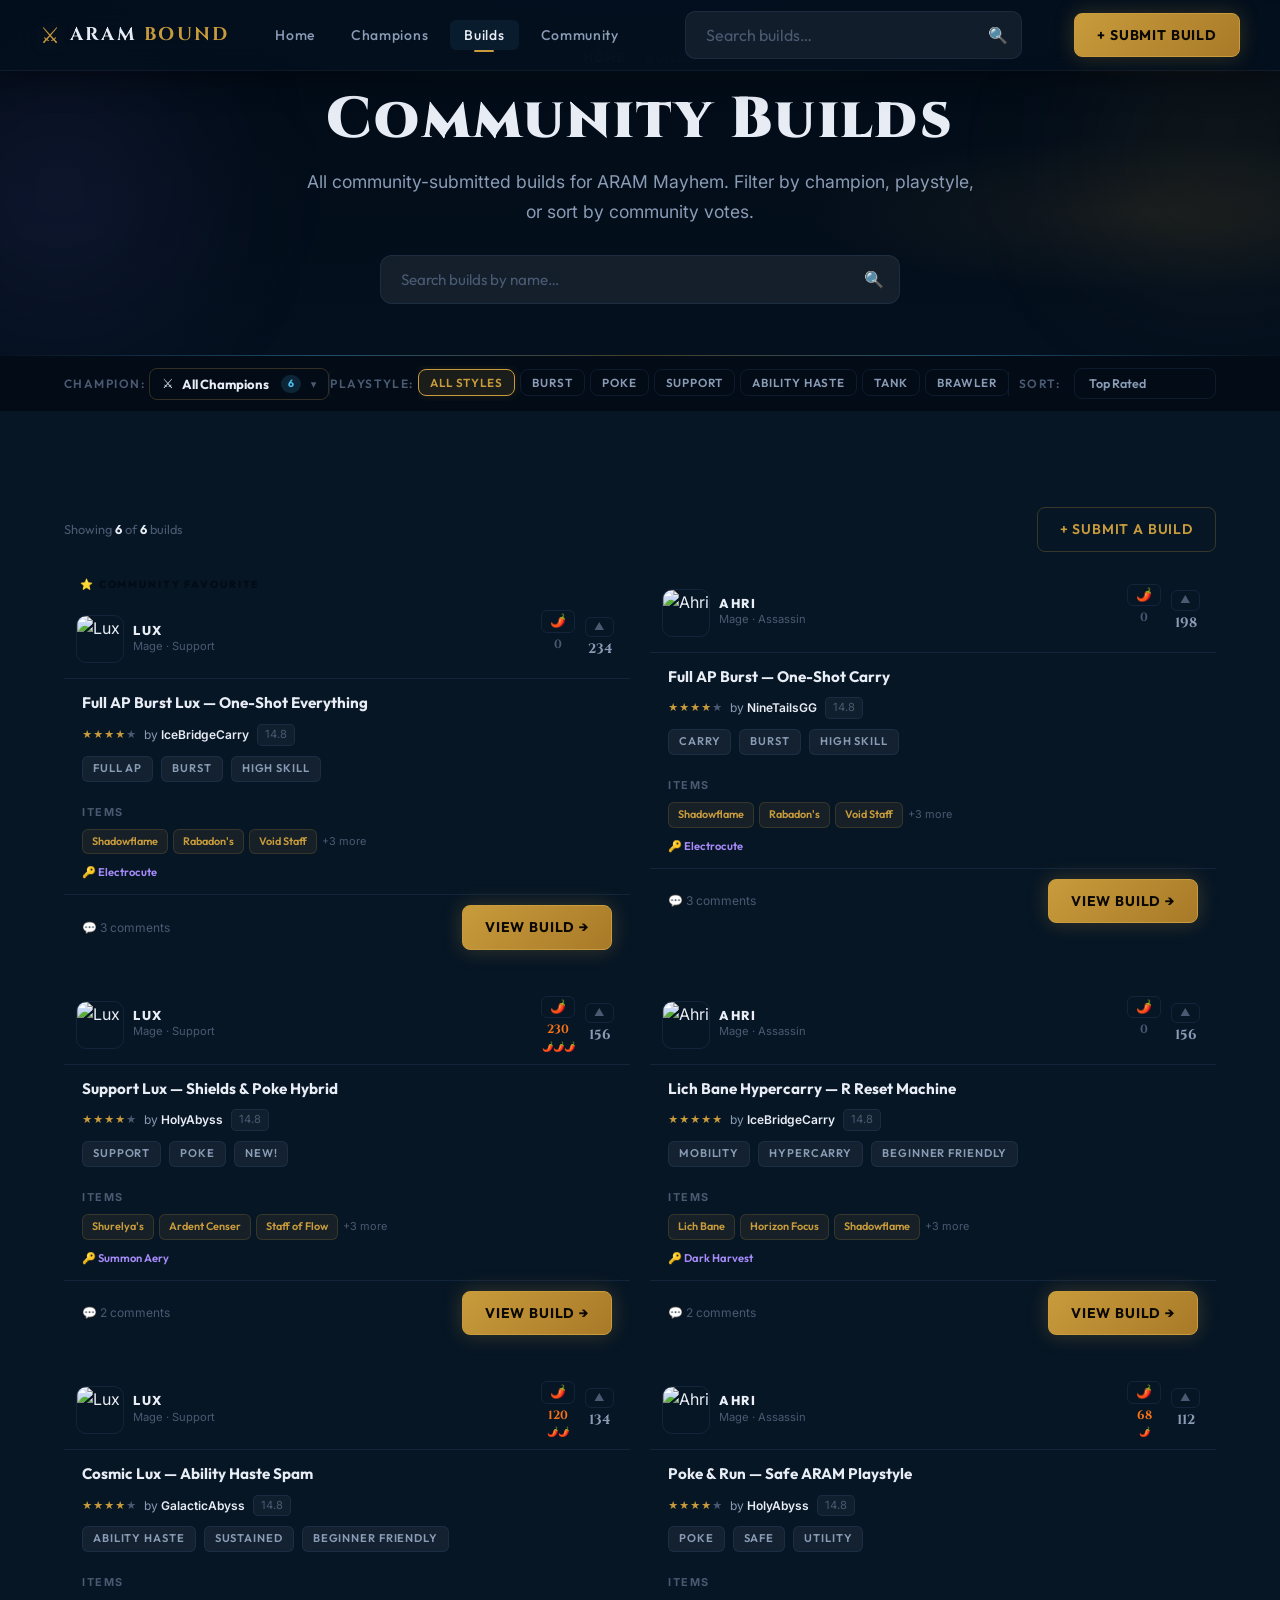
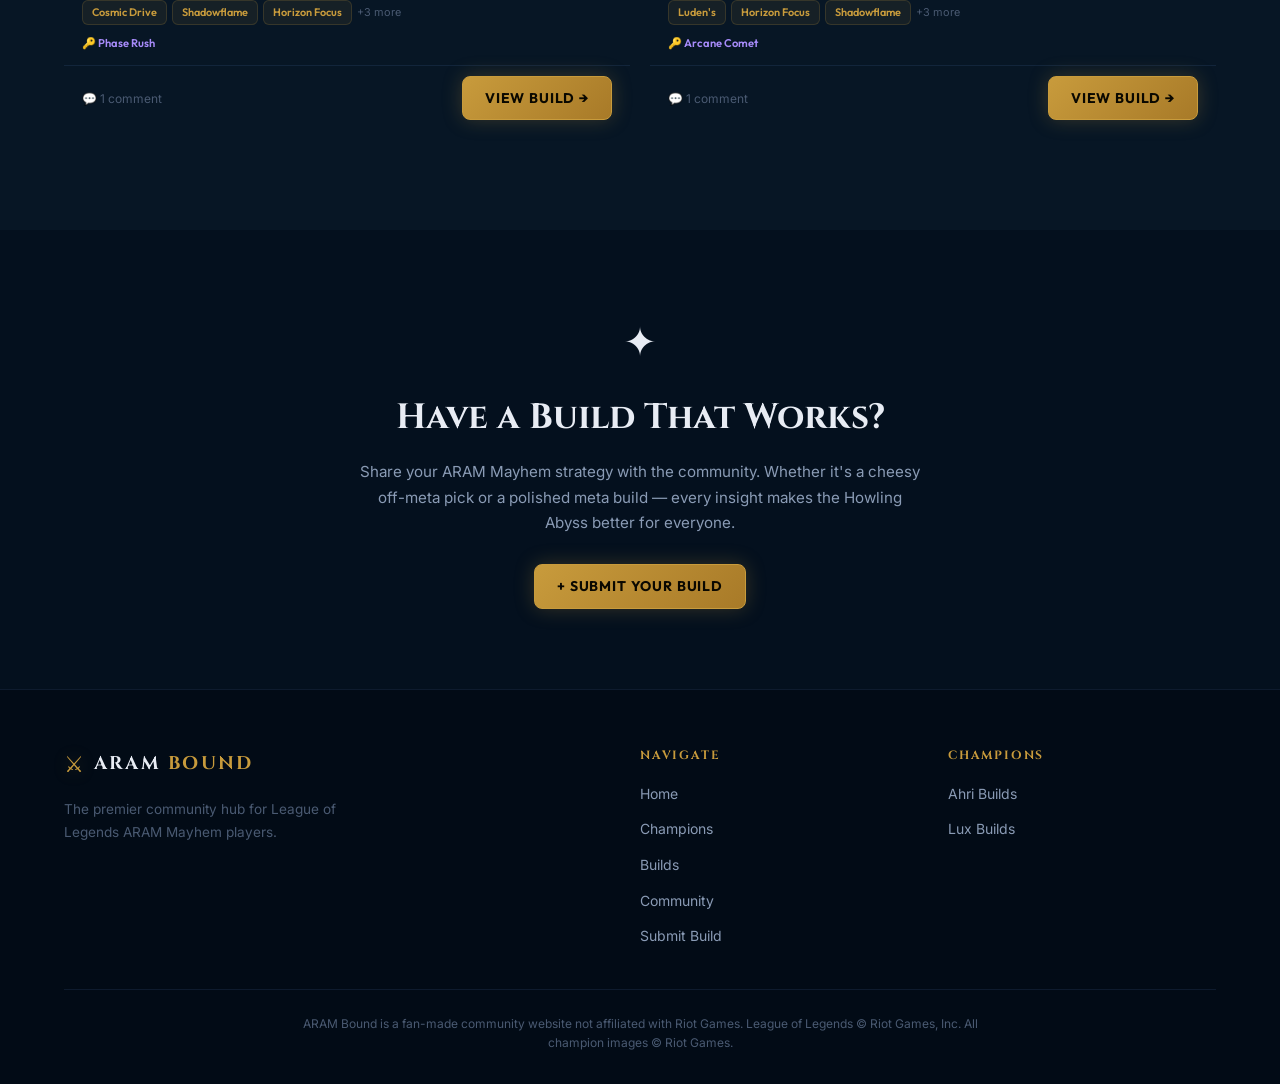
==== commit df6c77bb: "4 main pages completed adjustments needed on each page to hone in on the intent and user interface n" ====
--- a/builds.html
+++ b/builds.html
@@ -24,6 +24,11 @@
         <li><a href="builds.html"    class="nav-link active" id="nav-builds">Builds</a></li>
         <li><a href="community.html" class="nav-link"        id="nav-community">Community</a></li>
       </ul>
+      <!-- Global search -->
+      <div class="nav-search-wrap" id="navSearchWrap">
+        <input type="search" class="nav-search-input" id="navSearch" placeholder="Search builds…" autocomplete="off" aria-label="Search all builds" />
+        <button type="button" class="nav-search-submit" id="navSearchBtn" aria-label="Search">&#x1F50D;</button>
+      </div>
       <div class="nav-actions">
         <a href="create.html" class="btn btn-primary" id="nav-submit-btn">+ Submit Build</a>
         <button class="hamburger" id="hamburger" aria-label="Toggle navigation menu">
@@ -68,46 +73,70 @@
 
   <!-- ===================================================
        STICKY FILTER + SORT BAR
-  ==================================================== -->
-  <div class="builds-control-bar" id="buildsControlBar">
-    <div class="builds-control-inner" id="buildsControlInner">
-
-      <!-- Champion filter -->
+  ============================================   <div class="builds-control-bar" id="buildsControlBar">
+    <!-- outer wrapper -->
+    <div class="builds-control-outer">
+
+      <!-- Champion dropdown (replaces button group) -->
       <span class="filter-label">Champion:</span>
-      <button class="filter-btn active" data-champ="all"  id="champ-all">All <span class="filter-count">6</span></button>
-      <button class="filter-btn"        data-champ="ahri" id="champ-ahri">
-        <img src="https://ddragon.leagueoflegends.com/cdn/14.8.1/img/champion/Ahri.png"
-             alt="" style="width:16px;height:16px;border-radius:4px;margin-right:4px;vertical-align:middle;border:none;" />
-        Ahri <span class="filter-count">3</span>
-      </button>
-      <button class="filter-btn"        data-champ="lux"  id="champ-lux">
-        <img src="https://ddragon.leagueoflegends.com/cdn/14.8.1/img/champion/Lux.png"
-             alt="" style="width:16px;height:16px;border-radius:4px;margin-right:4px;vertical-align:middle;border:none;" />
-        Lux <span class="filter-count">3</span>
-      </button>
+      <div class="champ-dropdown" id="champDropdown">
+        <button class="champ-dropdown-btn" id="champDropdownBtn" aria-haspopup="listbox" aria-expanded="false">
+          <span class="champ-dd-icon" id="champDdIcon">⚔️</span>
+          <span class="champ-dd-label" id="champDdLabel">All Champions</span>
+          <span class="filter-count" id="champDdCount">6</span>
+          <span class="champ-dd-arrow">▾</span>
+        </button>
+        <ul class="champ-dropdown-list" id="champDropdownList" role="listbox" aria-label="Select champion">
+          <li class="champ-dropdown-item active" data-champ="all" role="option">
+            <span style="font-size:1.1rem;line-height:1;">⚔️</span>
+            <span>All Champions</span>
+            <span class="filter-count">6</span>
+          </li>
+          <li class="champ-dropdown-item" data-champ="ahri" role="option">
+            <img src="https://ddragon.leagueoflegends.com/cdn/14.8.1/img/champion/Ahri.png" alt="Ahri" />
+            <span>Ahri</span>
+            <span class="filter-count">3</span>
+          </li>
+          <li class="champ-dropdown-item" data-champ="lux" role="option">
+            <img src="https://ddragon.leagueoflegends.com/cdn/14.8.1/img/champion/Lux.png" alt="Lux" />
+            <span>Lux</span>
+            <span class="filter-count">3</span>
+          </li>
+        </ul>
+      </div>
 
       <div class="control-divider"></div>
 
-      <!-- Playstyle tag filter -->
-      <span class="filter-label">Playstyle:</span>
-      <button class="filter-btn active" data-tag="all"          id="tag-all">All Styles</button>
-      <button class="filter-btn"        data-tag="burst"        id="tag-burst">Burst</button>
-      <button class="filter-btn"        data-tag="poke"         id="tag-poke">Poke</button>
-      <button class="filter-btn"        data-tag="support"      id="tag-support">Support</button>
-      <button class="filter-btn"        data-tag="ability-haste" id="tag-haste">Ability Haste</button>
-
-      <div class="control-divider"></div>
-
-      <!-- Sort -->
-      <span class="filter-label">Sort:</span>
-      <select class="sort-select" id="sortSelect" aria-label="Sort builds">
-        <option value="votes">Top Rated</option>
-        <option value="rating">Highest Rated ★</option>
-        <option value="comments">Most Comments</option>
-      </select>
-
-    </div>
-  </div>
+      <!-- Playstyle: label + horizontally-scrollable pill strip -->
+      <span class="filter-label" style="flex-shrink:0;">Playstyle:</span>
+      <div class="playstyle-scroll-wrap">
+        <div class="playstyle-scroll" id="playstyleScroll">
+          <button class="filter-btn filter-btn-sm active" data-tag="all"           id="tag-all">All Styles</button>
+          <button class="filter-btn filter-btn-sm"        data-tag="burst"         id="tag-burst">Burst</button>
+          <button class="filter-btn filter-btn-sm"        data-tag="poke"          id="tag-poke">Poke</button>
+          <button class="filter-btn filter-btn-sm"        data-tag="support"       id="tag-support">Support</button>
+          <button class="filter-btn filter-btn-sm"        data-tag="ability-haste" id="tag-haste">Ability Haste</button>
+          <button class="filter-btn filter-btn-sm"        data-tag="tank"          id="tag-tank">Tank</button>
+          <button class="filter-btn filter-btn-sm"        data-tag="brawler"       id="tag-brawler">Brawler</button>
+          <button class="filter-btn filter-btn-sm"        data-tag="stealth"       id="tag-stealth">Stealth</button>
+          <button class="filter-btn filter-btn-sm"        data-tag="exodia"        id="tag-exodia">⚡ Exodia</button>
+        </div>
+      </div>
+
+      <!-- RIGHT: Sort — always visible, never clips -->
+      <div class="builds-sort-wrap">
+        <div class="control-divider"></div>
+        <span class="filter-label">Sort:</span>
+        <select class="sort-select" id="sortSelect" aria-label="Sort builds">
+          <option value="votes">Top Rated</option>
+          <option value="spicy">🌶️ Spicy</option>
+          <option value="comments">Most Comments</option>
+        </select>
+      </div>
+
+    </div><!-- /builds-control-outer -->
+  </div><!-- /builds-control-bar -->
+
 
   <!-- ===================================================
        BUILDS MAIN CONTENT
@@ -135,6 +164,7 @@
           data-votes="234"
           data-rating="4.7"
           data-comments="3"
+          data-spicy="0"
         >
           <div class="feed-featured-ribbon">⭐ Community Favourite</div>
           <div class="feed-card-top">
@@ -146,9 +176,16 @@
                 <div class="feed-champ-roles">Mage · Support</div>
               </div>
             </div>
-            <div class="feed-vote">
-              <button class="feed-vote-btn" data-build="lux-1" aria-label="Upvote">▲</button>
-              <span class="feed-vote-count" id="fv-lux-1">234</span>
+            <div class="feed-card-votes">
+              <div class="feed-spicy-vote">
+                <button class="feed-spicy-btn" data-spicy-build="lux-1" aria-label="Mark as Spicy">🌶️</button>
+                <span class="feed-spicy-count" id="fsp-lux-1">0</span>
+                <div class="feed-spice-level" id="fsl-lux-1"></div>
+              </div>
+              <div class="feed-vote">
+                <button class="feed-vote-btn" data-build="lux-1" aria-label="Upvote">▲</button>
+                <span class="feed-vote-count" id="fv-lux-1">234</span>
+              </div>
             </div>
           </div>
           <div class="feed-card-body">
@@ -193,6 +230,7 @@
           data-votes="198"
           data-rating="4.2"
           data-comments="3"
+          data-spicy="0"
         >
           <div class="feed-card-top">
             <div class="feed-champ-badge">
@@ -203,9 +241,16 @@
                 <div class="feed-champ-roles">Mage · Assassin</div>
               </div>
             </div>
-            <div class="feed-vote">
-              <button class="feed-vote-btn" data-build="ahri-1" aria-label="Upvote">▲</button>
-              <span class="feed-vote-count" id="fv-ahri-1">198</span>
+            <div class="feed-card-votes">
+              <div class="feed-spicy-vote">
+                <button class="feed-spicy-btn" data-spicy-build="ahri-1" aria-label="Mark as Spicy">🌶️</button>
+                <span class="feed-spicy-count" id="fsp-ahri-1">0</span>
+                <div class="feed-spice-level" id="fsl-ahri-1"></div>
+              </div>
+              <div class="feed-vote">
+                <button class="feed-vote-btn" data-build="ahri-1" aria-label="Upvote">▲</button>
+                <span class="feed-vote-count" id="fv-ahri-1">198</span>
+              </div>
             </div>
           </div>
           <div class="feed-card-body">
@@ -250,6 +295,7 @@
           data-votes="156"
           data-rating="4.2"
           data-comments="2"
+          data-spicy="3"
         >
           <div class="feed-card-top">
             <div class="feed-champ-badge">
@@ -260,9 +306,16 @@
                 <div class="feed-champ-roles">Mage · Support</div>
               </div>
             </div>
-            <div class="feed-vote">
-              <button class="feed-vote-btn" data-build="lux-2" aria-label="Upvote">▲</button>
-              <span class="feed-vote-count" id="fv-lux-2">156</span>
+            <div class="feed-card-votes">
+              <div class="feed-spicy-vote">
+                <button class="feed-spicy-btn" data-spicy-build="lux-2" aria-label="Mark as Spicy">🌶️</button>
+                <span class="feed-spicy-count has-votes" id="fsp-lux-2">230</span>
+                <div class="feed-spice-level" id="fsl-lux-2" title="Triple Spicy!">🌶️🌶️🌶️</div>
+              </div>
+              <div class="feed-vote">
+                <button class="feed-vote-btn" data-build="lux-2" aria-label="Upvote">▲</button>
+                <span class="feed-vote-count" id="fv-lux-2">156</span>
+              </div>
             </div>
           </div>
           <div class="feed-card-body">
@@ -307,6 +360,7 @@
           data-votes="156"
           data-rating="4.5"
           data-comments="2"
+          data-spicy="1"
         >
           <div class="feed-card-top">
             <div class="feed-champ-badge">
@@ -317,9 +371,16 @@
                 <div class="feed-champ-roles">Mage · Assassin</div>
               </div>
             </div>
-            <div class="feed-vote">
-              <button class="feed-vote-btn" data-build="ahri-2" aria-label="Upvote">▲</button>
-              <span class="feed-vote-count" id="fv-ahri-2">156</span>
+            <div class="feed-card-votes">
+              <div class="feed-spicy-vote">
+                <button class="feed-spicy-btn" data-spicy-build="ahri-2" aria-label="Mark as Spicy">🌶️</button>
+                <span class="feed-spicy-count" id="fsp-ahri-2">0</span>
+                <div class="feed-spice-level" id="fsl-ahri-2"></div>
+              </div>
+              <div class="feed-vote">
+                <button class="feed-vote-btn" data-build="ahri-2" aria-label="Upvote">▲</button>
+                <span class="feed-vote-count" id="fv-ahri-2">156</span>
+              </div>
             </div>
           </div>
           <div class="feed-card-body">
@@ -364,6 +425,7 @@
           data-votes="134"
           data-rating="3.9"
           data-comments="1"
+          data-spicy="2"
         >
           <div class="feed-card-top">
             <div class="feed-champ-badge">
@@ -374,9 +436,16 @@
                 <div class="feed-champ-roles">Mage · Support</div>
               </div>
             </div>
-            <div class="feed-vote">
-              <button class="feed-vote-btn" data-build="lux-3" aria-label="Upvote">▲</button>
-              <span class="feed-vote-count" id="fv-lux-3">134</span>
+            <div class="feed-card-votes">
+              <div class="feed-spicy-vote">
+                <button class="feed-spicy-btn" data-spicy-build="lux-3" aria-label="Mark as Spicy">🌶️</button>
+                <span class="feed-spicy-count has-votes" id="fsp-lux-3">120</span>
+                <div class="feed-spice-level" id="fsl-lux-3" title="Double Spicy!">🌶️🌶️</div>
+              </div>
+              <div class="feed-vote">
+                <button class="feed-vote-btn" data-build="lux-3" aria-label="Upvote">▲</button>
+                <span class="feed-vote-count" id="fv-lux-3">134</span>
+              </div>
             </div>
           </div>
           <div class="feed-card-body">
@@ -421,6 +490,7 @@
           data-votes="112"
           data-rating="3.8"
           data-comments="1"
+          data-spicy="2"
         >
           <div class="feed-card-top">
             <div class="feed-champ-badge">
@@ -431,9 +501,16 @@
                 <div class="feed-champ-roles">Mage · Assassin</div>
               </div>
             </div>
-            <div class="feed-vote">
-              <button class="feed-vote-btn" data-build="ahri-3" aria-label="Upvote">▲</button>
-              <span class="feed-vote-count" id="fv-ahri-3">112</span>
+            <div class="feed-card-votes">
+              <div class="feed-spicy-vote">
+                <button class="feed-spicy-btn" data-spicy-build="ahri-3" aria-label="Mark as Spicy">🌶️</button>
+                <span class="feed-spicy-count has-votes" id="fsp-ahri-3">68</span>
+                <div class="feed-spice-level" id="fsl-ahri-3" title="Spicy!">🌶️</div>
+              </div>
+              <div class="feed-vote">
+                <button class="feed-vote-btn" data-build="ahri-3" aria-label="Upvote">▲</button>
+                <span class="feed-vote-count" id="fv-ahri-3">112</span>
+              </div>
             </div>
           </div>
           <div class="feed-card-body">
@@ -581,9 +658,8 @@
     const grid = document.getElementById('buildsGrid');
     if (!grid) return;
     const sorted = cards.slice().sort((a, b) => {
-      const v = key => parseFloat(a.getAttribute('data-' + key)) - parseFloat(b.getAttribute('data-' + key));
       if (sortMode === 'votes')    return parseFloat(b.getAttribute('data-votes'))    - parseFloat(a.getAttribute('data-votes'));
-      if (sortMode === 'rating')   return parseFloat(b.getAttribute('data-rating'))   - parseFloat(a.getAttribute('data-rating'));
+      if (sortMode === 'spicy')    return parseFloat(b.getAttribute('data-spicy'))    - parseFloat(a.getAttribute('data-spicy'));
       if (sortMode === 'comments') return parseFloat(b.getAttribute('data-comments')) - parseFloat(a.getAttribute('data-comments'));
       return 0;
     });
@@ -593,15 +669,57 @@
     applyFilters();
   }
 
-  /* ── Champion filter buttons ──────────────────────────── */
-  document.querySelectorAll('[data-champ]').forEach(btn => {
-    btn.addEventListener('click', () => {
-      document.querySelectorAll('[data-champ]').forEach(b => b.classList.remove('active'));
-      btn.classList.add('active');
-      activeChamp = btn.getAttribute('data-champ');
-      applyFilters();
-    });
+  /* ── Champion Dropdown ────────────────────────────────── */
+  const champDD      = document.getElementById('champDropdown');
+  const champDDBut   = document.getElementById('champDropdownBtn');
+  const champDDList  = document.getElementById('champDropdownList');
+  const champDDIcon  = document.getElementById('champDdIcon');
+  const champDDLabel = document.getElementById('champDdLabel');
+  const champDDCount = document.getElementById('champDdCount');
+
+  function selectChamp(item) {
+    const champ   = item.getAttribute('data-champ');
+    const imgEl   = item.querySelector('img');
+    const labelEl = item.querySelectorAll('span')[0];
+    const countEl = item.querySelector('.filter-count');
+
+    if (champDDIcon) {
+      champDDIcon.innerHTML = imgEl
+        ? `<img src="${imgEl.src}" alt="${imgEl.alt}" style="width:22px;height:22px;border-radius:4px;object-fit:cover;display:block;" />`
+        : '⚔️';
+    }
+    if (champDDLabel && labelEl) champDDLabel.textContent = labelEl.textContent.trim();
+    if (champDDCount && countEl) champDDCount.textContent = countEl.textContent.trim();
+
+    champDDList.querySelectorAll('.champ-dropdown-item').forEach(i => i.classList.remove('active'));
+    item.classList.add('active');
+    activeChamp = champ;
+    applyFilters();
+    champDD.classList.remove('open');
+    if (champDDBut) champDDBut.setAttribute('aria-expanded', 'false');
+  }
+
+  if (champDDBut) {
+    champDDBut.addEventListener('click', e => {
+      e.stopPropagation();
+      const isOpen = champDD.classList.toggle('open');
+      champDDBut.setAttribute('aria-expanded', String(isOpen));
+    });
+  }
+
+  if (champDDList) {
+    champDDList.querySelectorAll('.champ-dropdown-item').forEach(item => {
+      item.addEventListener('click', () => selectChamp(item));
+    });
+  }
+
+  document.addEventListener('click', () => {
+    if (champDD) {
+      champDD.classList.remove('open');
+      if (champDDBut) champDDBut.setAttribute('aria-expanded', 'false');
+    }
   });
+
 
   /* ── Tag filter buttons ───────────────────────────────── */
   document.querySelectorAll('[data-tag]').forEach(btn => {
@@ -645,6 +763,71 @@
     });
   });
 
+  /* ── Spicy buttons 🌶️ + Spice Level ────────────────── */
+  function updateSpiceLevel(key, count) {
+    const el = document.getElementById('fsl-' + key);
+    if (!el) return;
+    if (count >= 200) {
+      el.textContent = '🌶️🌶️🌶️';
+      el.title = 'Triple Spicy! (200+ spice votes)';
+    } else if (count >= 100) {
+      el.textContent = '🌶️🌶️';
+      el.title = 'Double Spicy! (100+ spice votes)';
+    } else if (count >= 50) {
+      el.textContent = '🌶️';
+      el.title = 'Spicy! (50+ spice votes)';
+    } else {
+      el.textContent = '';
+      el.title = '';
+    }
+  }
+
+  // Init spice levels on page load from pre-seeded counts
+  ['lux-1','ahri-1','lux-2','ahri-2','lux-3','ahri-3'].forEach(key => {
+    const c = document.getElementById('fsp-' + key);
+    if (c) updateSpiceLevel(key, parseInt(c.textContent, 10) || 0);
+  });
+
+  document.querySelectorAll('.feed-spicy-btn').forEach(btn => {
+    btn.addEventListener('click', () => {
+      const key     = btn.getAttribute('data-spicy-build');
+      const countEl = document.getElementById('fsp-' + key);
+      if (!countEl) return;
+      const spiced = btn.classList.toggle('spiced');
+      const n      = parseInt(countEl.textContent, 10);
+      const newN   = spiced ? n + 1 : Math.max(0, n - 1);
+      countEl.textContent = newN;
+      countEl.classList.toggle('has-votes', newN > 0);
+      updateSpiceLevel(key, newN);
+      // Nudge card's data-spicy for live sort
+      const card = btn.closest('[data-spicy]');
+      if (card) {
+        const cur = parseFloat(card.getAttribute('data-spicy'));
+        card.setAttribute('data-spicy', spiced ? cur + 0.5 : Math.max(0, cur - 0.5));
+      }
+    });
+  });
+
+
+  /* ── Nav search wired to builds filter ──────────────────── */
+  const navSearchInput = document.getElementById('navSearch');
+  if (navSearchInput) {
+    navSearchInput.addEventListener('input', () => {
+      searchQuery = navSearchInput.value;
+      if (searchInput) searchInput.value = navSearchInput.value;
+      applyFilters();
+    });
+  }
+
+  /* ── Read ?search= from URL on page load ─────────────────── */
+  const urlQ = new URLSearchParams(window.location.search).get('search');
+  if (urlQ) {
+    searchQuery = urlQ;
+    if (searchInput)    { searchInput.value    = urlQ; }
+    if (navSearchInput) { navSearchInput.value = urlQ; }
+    applyFilters();
+  }
+
   </script>
 </body>
 </html>
--- a/css/style.css
+++ b/css/style.css
@@ -3016,3 +3016,525 @@
 .submit-cta-sub{font-size:.95rem;color:var(--text-secondary);line-height:1.7;margin-bottom:28px}
 @media(max-width:900px){.builds-feed-grid{grid-template-columns:1fr}}
 @media(max-width:600px){.builds-control-inner{padding:10px 0}}
+
+/* ============================================================
+   GLOBAL NAV SEARCH BAR
+   ============================================================ */
+.nav-search-wrap {
+  position: relative;
+  flex: 1;
+  max-width: 540px;
+  min-width: 180px;
+  margin: 0 20px;
+}
+
+.nav-search-input {
+  width: 100%;
+  padding: 13px 48px 13px 20px;
+  background: rgba(255,255,255,0.06);
+  border: 1px solid var(--border);
+  border-radius: 10px;
+  color: var(--text-primary);
+  font-family: var(--font-ui);
+  font-size: 1rem;
+  outline: none;
+  transition: border-color var(--transition-fast), background var(--transition-fast), box-shadow var(--transition-fast);
+  box-sizing: border-box;
+}
+
+.nav-search-input::placeholder { color: var(--text-muted); }
+
+.nav-search-input:focus {
+  border-color: var(--border-gold);
+  background: rgba(200,155,60,0.05);
+  box-shadow: 0 0 0 3px rgba(200,155,60,0.1);
+}
+
+.nav-search-submit {
+  position: absolute;
+  right: 14px;
+  top: 50%;
+  transform: translateY(-50%);
+  background: none;
+  border: none;
+  color: var(--text-muted);
+  cursor: pointer;
+  font-size: 1rem;
+  padding: 0;
+  line-height: 1;
+  transition: color var(--transition-fast);
+}
+
+.nav-search-submit:hover { color: var(--gold); }
+
+@media (max-width: 900px) {
+  .nav-search-wrap { display: none; }
+}
+
+/* Builds page � fix champion icon size + card left alignment */
+.feed-champ-icon {
+  width: 48px !important;
+  height: 48px !important;
+  border-radius: 10px !important;
+}
+
+.feed-card-top {
+  padding: 12px 16px 10px 12px !important;
+}
+
+.feed-champ-name { font-size: 0.8rem !important; }
+.feed-champ-roles { font-size: 0.7rem !important; }
+.builds-control-inner{padding-right:24px !important}
+
+/* --- Builds Control Bar Restructure ----------------------- */
+/* Override old bar padding � outer handles it now */
+.builds-control-bar { padding: 0 !important; }
+
+/* Outer flex row: max-width centred, holds filters + sort */
+.builds-control-outer {
+  max-width: 1200px;
+  margin: 0 auto;
+  padding: 0 24px;
+  display: flex;
+  align-items: center;
+  width: 100%;
+  box-sizing: border-box;
+}
+
+/* Scrollable filter section: takes remaining space */
+.builds-control-inner {
+  flex: 1;
+  min-width: 0;
+}
+
+/* Fixed sort section: never shrinks, never clips */
+.builds-sort-wrap {
+  display: flex;
+  align-items: center;
+  gap: 10px;
+  flex-shrink: 0;
+  padding: 12px 0;
+}
+
+/* --- Spicy Vote Button ------------------------------------- */
+.feed-card-votes {
+  display: flex;
+  align-items: center;
+  gap: 10px;
+  flex-shrink: 0;
+}
+
+.feed-spicy-vote {
+  display: flex;
+  flex-direction: column;
+  align-items: center;
+  gap: 2px;
+}
+
+.feed-spicy-btn {
+  background: transparent;
+  border: 1px solid var(--border);
+  border-radius: 6px;
+  font-size: 0.8rem;
+  padding: 4px 8px;
+  cursor: pointer;
+  line-height: 1;
+  transition: background var(--transition-fast), border-color var(--transition-fast), transform 0.1s;
+}
+
+.feed-spicy-btn:hover {
+  border-color: #f97316;
+  background: rgba(249,115,22,0.12);
+  transform: scale(1.15);
+}
+
+.feed-spicy-btn.spiced {
+  border-color: #ef4444;
+  background: rgba(239,68,68,0.12);
+  animation: spice-pop 0.25s ease;
+}
+
+@keyframes spice-pop {
+  0%   { transform: scale(1); }
+  50%  { transform: scale(1.3) rotate(-10deg); }
+  100% { transform: scale(1); }
+}
+
+.feed-spicy-count {
+  font-family: var(--font-heading);
+  font-size: 0.75rem;
+  font-weight: 700;
+  color: var(--text-muted);
+  transition: color var(--transition-fast);
+}
+
+.feed-spicy-count.has-votes { color: #f97316; }
+
+/* --- Spice Level Indicator ------------------------------ */
+.feed-spice-level {
+  font-size: 0.58rem;
+  line-height: 1;
+  text-align: center;
+  letter-spacing: -1px;
+  min-height: 12px;
+  transition: opacity 0.2s;
+}
+
+.feed-spice-level:empty { opacity: 0; }
+
+.feed-spice-level:not(:empty) {
+  animation: spice-fade-in 0.3s ease;
+}
+
+@keyframes spice-fade-in {
+  from { opacity: 0; transform: scale(0.8); }
+  to   { opacity: 1; transform: scale(1); }
+}
+
+/* ============================================================
+   COMMUNITY PAGE
+   ============================================================ */
+.community-stats-bar {
+  display: flex;
+  align-items: center;
+  justify-content: center;
+  gap: 32px;
+  padding: 18px 24px;
+  background: rgba(255,255,255,0.03);
+  border-bottom: 1px solid var(--border);
+  flex-wrap: wrap;
+}
+.comm-stat { text-align: center; }
+.comm-stat-num {
+  font-family: var(--font-heading);
+  font-size: 1.2rem;
+  font-weight: 700;
+  color: var(--gold);
+  display: block;
+}
+.comm-stat-label { font-size: 0.7rem; color: var(--text-muted); font-family: var(--font-ui); letter-spacing: .06em; }
+
+/* Thread list */
+.thread-list { display: flex; flex-direction: column; gap: 0; }
+.thread-card {
+  display: flex;
+  align-items: stretch;
+  gap: 0;
+  background: var(--bg-card);
+  border: 1px solid var(--border);
+  border-top: none;
+  transition: background var(--transition-fast), border-color var(--transition-fast);
+  cursor: pointer;
+  text-decoration: none;
+  color: inherit;
+}
+.thread-card:first-child { border-top: 1px solid var(--border); border-radius: 12px 12px 0 0; }
+.thread-card:last-child  { border-radius: 0 0 12px 12px; }
+.thread-card:only-child  { border-radius: 12px; border-top: 1px solid var(--border); }
+.thread-card:hover { background: var(--bg-surface); border-color: var(--border-gold); z-index: 1; position: relative; }
+
+/* Category side stripe */
+.thread-stripe {
+  width: 4px;
+  flex-shrink: 0;
+  border-radius: 0;
+}
+.thread-stripe.cat-general   { background: var(--ice); }
+.thread-stripe.cat-meta       { background: var(--gold); }
+.thread-stripe.cat-champion   { background: #a78bfa; }
+.thread-stripe.cat-humor      { background: #34d399; }
+.thread-card:first-child .thread-stripe { border-radius: 12px 0 0 0; }
+.thread-card:last-child  .thread-stripe { border-radius: 0 0 0 12px; }
+
+/* Thread inner layout */
+.thread-inner {
+  display: flex;
+  align-items: center;
+  gap: 16px;
+  padding: 16px 20px;
+  flex: 1;
+  min-width: 0;
+}
+.thread-avatar {
+  width: 40px;
+  height: 40px;
+  border-radius: 10px;
+  background: var(--bg-surface);
+  border: 1px solid var(--border);
+  font-size: 1.2rem;
+  display: flex;
+  align-items: center;
+  justify-content: center;
+  flex-shrink: 0;
+}
+.thread-body { flex: 1; min-width: 0; }
+.thread-title-row { display: flex; align-items: center; gap: 8px; flex-wrap: wrap; margin-bottom: 5px; }
+.thread-title {
+  font-family: var(--font-ui);
+  font-size: .92rem;
+  font-weight: 700;
+  color: var(--text-primary);
+  line-height: 1.35;
+  white-space: nowrap;
+  overflow: hidden;
+  text-overflow: ellipsis;
+  max-width: 560px;
+}
+.thread-pin  { font-size: .65rem; color: var(--text-muted); }
+.thread-hot  { font-size: .65rem; color: #f97316; font-weight: 700; font-family: var(--font-ui); }
+.thread-cat-badge {
+  font-family: var(--font-ui);
+  font-size: .62rem;
+  font-weight: 700;
+  letter-spacing: .1em;
+  text-transform: uppercase;
+  padding: 2px 8px;
+  border-radius: 20px;
+  flex-shrink: 0;
+}
+.cat-badge-general  { background: rgba(79,195,247,0.12);  color: var(--ice); border: 1px solid rgba(79,195,247,0.2); }
+.cat-badge-meta     { background: rgba(200,155,60,0.12);  color: var(--gold); border: 1px solid rgba(200,155,60,0.2); }
+.cat-badge-champion { background: rgba(167,139,250,0.12); color: #a78bfa; border: 1px solid rgba(167,139,250,0.2); }
+.cat-badge-humor    { background: rgba(52,211,153,0.12);  color: #34d399; border: 1px solid rgba(52,211,153,0.2); }
+
+.thread-meta { display: flex; align-items: center; gap: 10px; font-size: .72rem; color: var(--text-muted); flex-wrap: wrap; }
+.thread-meta-author strong { color: var(--text-secondary); font-weight: 600; }
+.thread-meta-sep { opacity: .3; }
+
+.thread-stats {
+  display: flex;
+  flex-direction: column;
+  align-items: flex-end;
+  gap: 6px;
+  flex-shrink: 0;
+  min-width: 80px;
+}
+.thread-replies {
+  font-family: var(--font-heading);
+  font-size: 1.1rem;
+  font-weight: 700;
+  color: var(--text-primary);
+  line-height: 1;
+}
+.thread-replies-label { font-size: .62rem; color: var(--text-muted); font-family: var(--font-ui); }
+.thread-views { font-size: .68rem; color: var(--text-muted); }
+
+/* New thread CTA bar */
+.community-cta-bar {
+  display: flex;
+  align-items: center;
+  justify-content: space-between;
+  margin-bottom: 20px;
+  flex-wrap: wrap;
+  gap: 10px;
+}
+.community-thread-count { font-size: .8rem; color: var(--text-muted); font-family: var(--font-ui); }
+.community-thread-count strong { color: var(--text-primary); }
+
+@media (max-width: 640px) {
+  .thread-stats { display: none; }
+  .thread-title { white-space: normal; max-width: 100%; }
+}
+
+/* ============================================================
+   COMMUNITY PAGE � EXPANDED LAYOUT OVERRIDES
+   ============================================================ */
+
+/* Reduce hero top padding for community page */
+.page-hero {
+  padding: 48px 24px 52px !important;
+}
+
+/* Widen the thread section � use full available width */
+#community-threads {
+  padding: 16px 0 64px !important;
+}
+
+#community-threads .container {
+  max-width: 1560px !important;
+  padding: 0 20px !important;
+}
+
+/* Pull New Thread CTA bar up tighter to filter */
+.community-cta-bar {
+  margin-top: -4px !important;
+  margin-bottom: 12px !important;
+  padding-bottom: 0 !important;
+}
+
+/* Thread cards � bigger, more imposing */
+.thread-inner {
+  padding: 22px 32px !important;
+  gap: 20px !important;
+  min-height: 82px;
+}
+
+/* Much larger avatars / user icons */
+.thread-avatar {
+  width: 58px !important;
+  height: 58px !important;
+  border-radius: 12px !important;
+  font-size: 1.65rem !important;
+  flex-shrink: 0 !important;
+}
+
+/* Larger thread title */
+.thread-title {
+  font-size: 1.08rem !important;
+  font-weight: 800 !important;
+  max-width: 900px !important;
+  letter-spacing: -0.01em;
+}
+
+/* Larger title-row gap */
+.thread-title-row {
+  gap: 10px !important;
+  margin-bottom: 8px !important;
+}
+
+/* Bigger meta text */
+.thread-meta {
+  font-size: 0.77rem !important;
+  gap: 12px !important;
+}
+
+/* Bigger reply count */
+.thread-replies {
+  font-size: 1.4rem !important;
+}
+.thread-replies-label {
+  font-size: 0.68rem !important;
+}
+
+/* Thicker category stripe */
+.thread-stripe {
+  width: 6px !important;
+}
+
+/* Wider stats bar */
+.community-stats-bar {
+  padding: 14px 32px !important;
+  gap: 48px !important;
+}
+
+/* Widen filter bar content for community */
+#filter-bar-wrapper {
+  padding: 0 !important;
+}
+
+#filterBar {
+  max-width: 1560px !important;
+  margin: 0 auto !important;
+  padding: 10px 20px !important;
+  justify-content: flex-start !important;
+}
+
+/* ============================================================
+   CHAMPION DROPDOWN
+   ============================================================ */
+.champ-dropdown { position: relative; flex-shrink: 0; }
+
+.champ-dropdown-btn {
+  display: flex;
+  align-items: center;
+  gap: 8px;
+  background: transparent;
+  border: 1px solid var(--border-gold);
+  border-radius: 8px;
+  padding: 6px 12px;
+  color: var(--text-primary);
+  font-family: var(--font-ui);
+  font-size: 0.82rem;
+  font-weight: 700;
+  cursor: pointer;
+  white-space: nowrap;
+  transition: background var(--transition-fast), border-color var(--transition-fast);
+}
+
+.champ-dropdown-btn:hover { background: rgba(200,155,60,0.1); }
+.champ-dropdown.open .champ-dropdown-btn { background: rgba(200,155,60,0.12); border-color: var(--gold); }
+
+.champ-dd-icon { display: flex; align-items: center; line-height: 1; }
+.champ-dd-arrow { color: var(--text-muted); font-size: 0.7rem; margin-left: 2px; transition: transform 0.2s; }
+.champ-dropdown.open .champ-dd-arrow { transform: rotate(180deg); }
+
+.champ-dropdown-list {
+  display: none;
+  position: absolute;
+  top: calc(100% + 6px);
+  left: 0;
+  background: var(--bg-card);
+  border: 1px solid var(--border-gold);
+  border-radius: 10px;
+  box-shadow: 0 12px 32px rgba(0,0,0,0.55);
+  min-width: 190px;
+  padding: 6px;
+  list-style: none;
+  z-index: 400;
+}
+.champ-dropdown.open .champ-dropdown-list { display: block; animation: dd-fade 0.15s ease; }
+
+@keyframes dd-fade {
+  from { opacity: 0; transform: translateY(-4px); }
+  to   { opacity: 1; transform: translateY(0); }
+}
+
+.champ-dropdown-item {
+  display: flex;
+  align-items: center;
+  gap: 10px;
+  padding: 9px 11px;
+  border-radius: 7px;
+  cursor: pointer;
+  font-family: var(--font-ui);
+  font-size: 0.84rem;
+  font-weight: 600;
+  color: var(--text-primary);
+  transition: background var(--transition-fast);
+}
+.champ-dropdown-item:hover  { background: rgba(255,255,255,0.07); }
+.champ-dropdown-item.active { background: rgba(200,155,60,0.12); color: var(--gold); }
+
+.champ-dropdown-item img {
+  width: 28px;
+  height: 28px;
+  border-radius: 6px;
+  object-fit: cover;
+  flex-shrink: 0;
+}
+.champ-dropdown-item .filter-count { margin-left: auto; }
+
+/* ============================================================
+   PLAYSTYLE HORIZONTAL SCROLL STRIP
+   ============================================================ */
+.playstyle-scroll-wrap {
+  flex: 1;
+  min-width: 0;
+  overflow: hidden;
+  position: relative;
+}
+
+.playstyle-scroll {
+  display: flex;
+  align-items: center;
+  gap: 5px;
+  overflow-x: auto;
+  padding: 3px 0 5px;
+  scroll-behavior: smooth;
+  -webkit-overflow-scrolling: touch;
+  scrollbar-width: thin;
+  scrollbar-color: rgba(200,155,60,0.4) transparent;
+}
+
+.playstyle-scroll::-webkit-scrollbar { height: 3px; }
+.playstyle-scroll::-webkit-scrollbar-track { background: transparent; }
+.playstyle-scroll::-webkit-scrollbar-thumb { background: rgba(200,155,60,0.4); border-radius: 2px; }
+
+/* Smaller playstyle pill buttons */
+.filter-btn-sm {
+  font-size: 0.73rem !important;
+  padding: 5px 11px !important;
+  white-space: nowrap;
+  flex-shrink: 0;
+  line-height: 1.3;
+}
